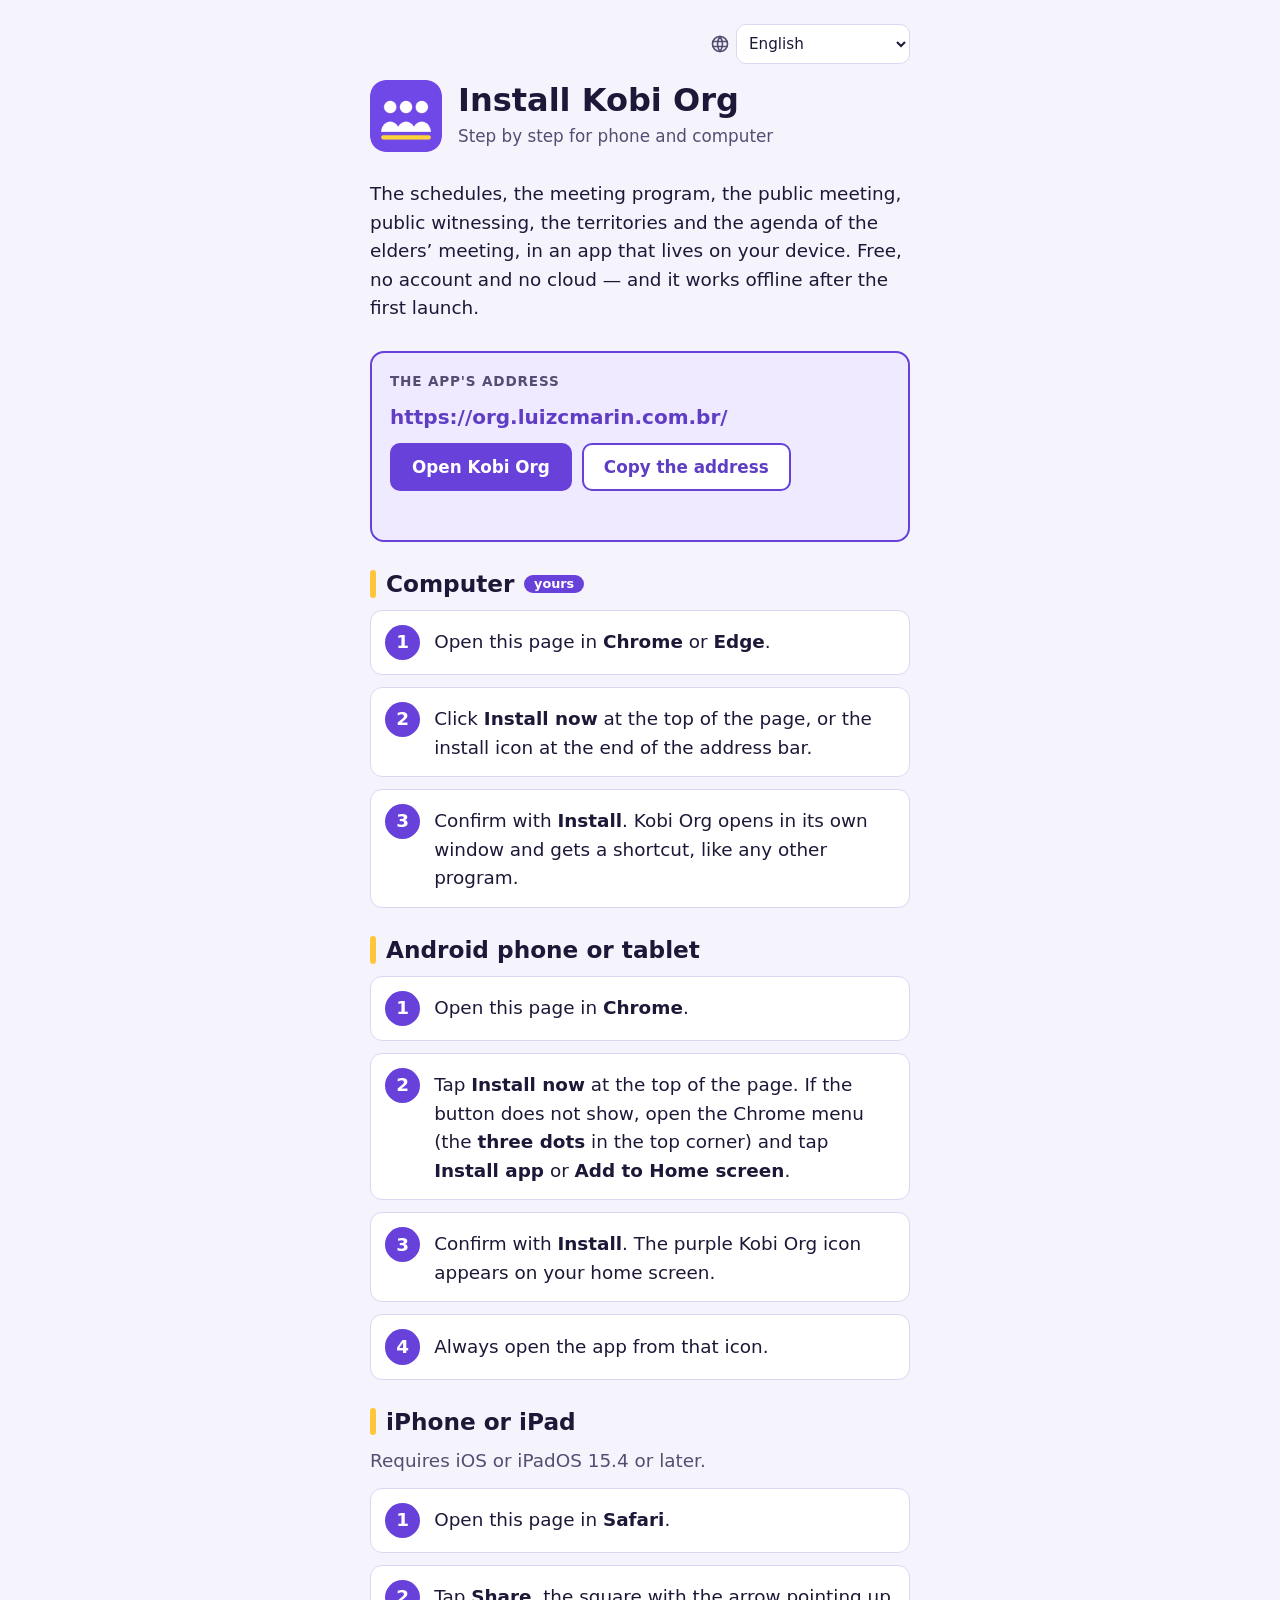
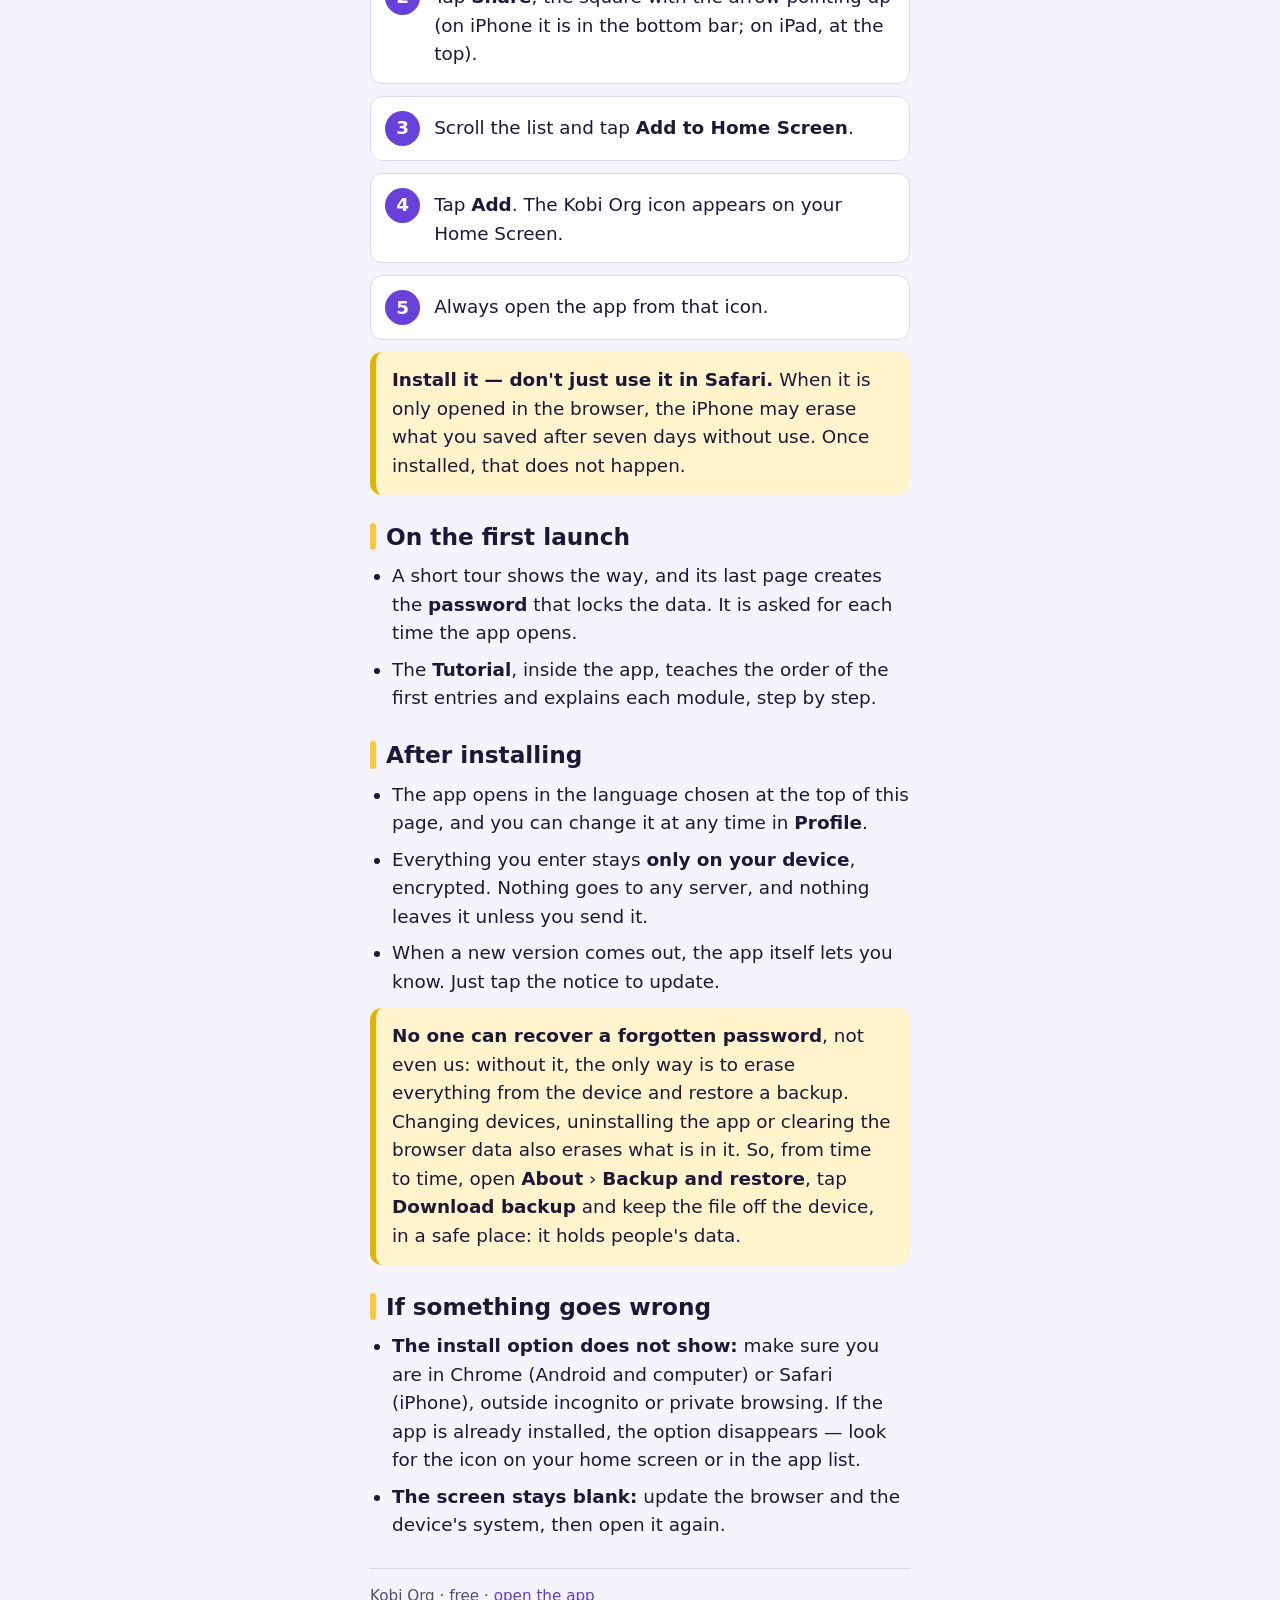
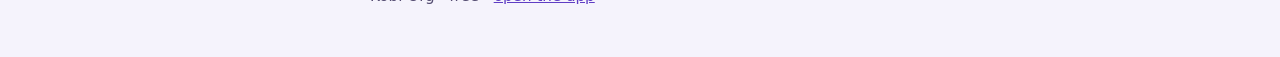
==== instalar.html @ 7018222d "Publica o Kobi Org" ====
<!doctype html>
<!--
    A página de instalação do Kobi Org: https://org.luizcmarin.com.br/instalar.html

    É o endereço para mandar a quem ainda não tem o app. Fica em `public/`, sai
    no build ao lado do `index.html` e entra no precache (o `globPatterns` leva
    todo `.html`): com o service worker no aparelho, a navegação até aqui é
    respondida pelo cache, e não pelo fallback do app.

    É a do Kobi Note (o folheto de passos de 08/10/2026), com o texto e a cor do
    Org. Ela não usa nada do pacote — nem o Kit, nem o dicionário —, para abrir
    inteira mesmo onde o app não abre (o navegador antigo que a pessoa vai
    trocar). A letra é a do sistema: a página não chama servidor de fonte nenhum.

    Os dez idiomas do app, num seletor no alto, como na do Note: o português está
    no HTML (é o que abre sem script), e os outros nove num dicionário no script
    do fim. A escolha se grava em `org_idioma`, a chave do app na mesma origem —
    o app instalado daqui já abre no idioma escolhido. O idioma também pode vir
    no hash (`instalar.html#en`), para mandar o endereço já na língua de quem o
    recebe.

    O `<link rel="manifest">` é o do app: com ele o Chrome oferece a instalação
    daqui mesmo (o `beforeinstallprompt`), e o botão "Instalar agora" aparece.
    Quem instala ganha o `start_url` do manifest, que é o app, e não esta
    página. O registro do service worker é o mesmo do app (mesmo arquivo, mesmo
    escopo): o app instalado daqui já abre sem internet.
  -->
<html lang="pt-BR">

<head>
  <meta charset="UTF-8" />
  <meta name="viewport" content="width=device-width, initial-scale=1.0, viewport-fit=cover" />
  <title>Instalar o Kobi Org</title>
  <meta
    name="description"
    content="Como instalar o Kobi Org no Android, no iPhone e no computador. Gratuito, sem conta e sem internet depois da primeira abertura."
  />
  <link rel="icon" href="./icons/kobi-org.svg" type="image/svg+xml" />
  <link rel="apple-touch-icon" href="./icons/kobi-org-apple-touch-icon.png" />
  <link rel="manifest" href="./manifest.webmanifest" />
  <meta name="theme-color" content="#7048e8" />
  <style>
    :root {
      color-scheme: light dark;
      --fundo: #f5f3fc;
      --superficie: #ffffff;
      --tinta: #1e1838;
      --tinta-suave: #554d72;
      --marca: #6741d9;
      --marca-forte: #5f3dc4;
      --marca-fundo: #efeaff;
      --sobre-marca: #ffffff;
      --destaque: #ffc53d;
      --borda: #ddd6f3;
      --alerta-fundo: #fff4cc;
      --alerta-borda: #e0b400;
      --letra: system-ui, -apple-system, 'Segoe UI', Roboto, 'Noto Sans', sans-serif;
    }

    @media (prefers-color-scheme: dark) {
      :root {
        --fundo: #13101f;
        --superficie: #1d1830;
        --tinta: #efecfb;
        --tinta-suave: #b5acd3;
        --marca: #9f86ff;
        --marca-forte: #c4b5ff;
        --marca-fundo: #241a40;
        --sobre-marca: #120b24;
        --borda: #352d52;
        --alerta-fundo: #3a3013;
        --alerta-borda: #c99f12;
      }
    }

    * {
      box-sizing: border-box;
    }

    body {
      margin: 0;
      background: var(--fundo);
      color: var(--tinta);
      font: 1.15rem/1.55 var(--letra);
      -webkit-text-size-adjust: 100%;
    }

    .folheto {
      max-width: 36rem;
      margin: 0 auto;
      padding: max(1.5rem, env(safe-area-inset-top)) 18px max(3rem, env(safe-area-inset-bottom));
      display: flex;
      flex-direction: column;
      gap: 28px;
    }

    .barra {
      display: flex;
      justify-content: flex-end;
      margin-bottom: -12px;
    }

    .idioma {
      display: inline-flex;
      align-items: center;
      gap: 0.4rem;
      color: var(--tinta-suave);
    }

    .idioma select {
      font: inherit;
      font-size: 0.95rem;
      color: var(--tinta);
      background: var(--superficie);
      border: 1px solid var(--borda);
      border-radius: 10px;
      min-height: 2.5rem;
      padding: 0.25rem 0.5rem;
    }

    .capa {
      display: flex;
      align-items: center;
      gap: 16px;
    }

    .capa img {
      width: 72px;
      height: 72px;
      flex: none;
      border-radius: 16px;
    }

    h1 {
      margin: 0;
      font-size: 2rem;
      font-weight: 800;
      line-height: 1.1;
      text-wrap: balance;
    }

    .capa p {
      margin: 4px 0 0;
      color: var(--tinta-suave);
      font-size: 1.05rem;
    }

    .intro {
      margin: 0;
    }

    .endereco {
      display: flex;
      flex-direction: column;
      gap: 10px;
      padding: 18px;
      border-radius: 14px;
      background: var(--marca-fundo);
      border: 2px solid var(--marca);
    }

    .endereco__rotulo {
      font-size: 0.85rem;
      font-weight: 600;
      letter-spacing: 0.06em;
      text-transform: uppercase;
      color: var(--tinta-suave);
    }

    .endereco__link {
      font-size: 1.25rem;
      font-weight: 800;
      color: var(--marca-forte);
      word-break: break-all;
      user-select: all;
      -webkit-user-select: all;
    }

    .endereco__acoes {
      display: flex;
      flex-wrap: wrap;
      gap: 10px;
    }

    .botao {
      display: inline-flex;
      align-items: center;
      justify-content: center;
      min-height: 48px;
      padding: 0 20px;
      border-radius: 10px;
      border: 2px solid var(--marca);
      background: var(--superficie);
      color: var(--marca-forte);
      font: 600 1.05rem var(--letra);
      text-decoration: none;
      cursor: pointer;
    }

    .botao--cheio {
      background: var(--marca);
      border-color: var(--marca);
      color: var(--sobre-marca);
    }

    .botao:focus-visible,
    .idioma select:focus-visible,
    a:focus-visible {
      outline: 3px solid var(--destaque);
      outline-offset: 3px;
    }

    .estado {
      margin: 0;
      font-size: 0.95rem;
      color: var(--tinta-suave);
      min-height: 1.4em;
    }

    section {
      display: flex;
      flex-direction: column;
      gap: 12px;
    }

    h2 {
      margin: 0;
      font-size: 1.45rem;
      font-weight: 800;
      line-height: 1.2;
      text-wrap: balance;
      display: flex;
      flex-wrap: wrap;
      align-items: center;
      gap: 10px;
    }

    h2::before {
      content: '';
      width: 6px;
      height: 1.2em;
      border-radius: 3px;
      background: var(--destaque);
      flex: none;
    }

    .seu {
      font-size: 0.8rem;
      font-weight: 600;
      padding: 0.1rem 0.6rem;
      border-radius: 999px;
      background: var(--marca);
      color: var(--sobre-marca);
    }

    .nota {
      margin: 0;
      color: var(--tinta-suave);
    }

    ol.passos {
      list-style: none;
      margin: 0;
      padding: 0;
      counter-reset: passo;
      display: flex;
      flex-direction: column;
      gap: 12px;
    }

    ol.passos li {
      counter-increment: passo;
      display: flex;
      gap: 14px;
      align-items: flex-start;
      padding: 14px;
      border-radius: 12px;
      background: var(--superficie);
      border: 1px solid var(--borda);
    }

    ol.passos li::before {
      content: counter(passo);
      flex: none;
      display: inline-flex;
      align-items: center;
      justify-content: center;
      width: 2.2rem;
      height: 2.2rem;
      border-radius: 50%;
      background: var(--marca);
      color: var(--sobre-marca);
      font-weight: 800;
      font-variant-numeric: tabular-nums;
    }

    ol.passos li > span {
      min-width: 0;
      padding-top: 0.2rem;
    }

    .alerta {
      margin: 0;
      padding: 14px 16px;
      border-radius: 12px;
      background: var(--alerta-fundo);
      border-inline-start: 6px solid var(--alerta-borda);
    }

    ul.lista {
      margin: 0;
      padding-inline-start: 1.2em;
      display: flex;
      flex-direction: column;
      gap: 8px;
    }

    a {
      color: var(--marca-forte);
    }

    .rodape {
      margin: 0;
      font-size: 0.95rem;
      color: var(--tinta-suave);
      border-top: 1px solid var(--borda);
      padding-top: 16px;
    }

    strong {
      font-weight: 800;
    }

    .visualmente-oculto {
      position: absolute;
      width: 1px;
      height: 1px;
      overflow: hidden;
      clip-path: inset(50%);
      white-space: nowrap;
    }

    [hidden] {
      display: none !important;
    }

    @media (prefers-reduced-motion: no-preference) {
      .botao {
        transition: background-color 120ms ease, color 120ms ease;
      }
    }
  </style>
</head>

<body>
  <main class="folheto">
    <div class="barra">
      <label class="idioma">
        <svg viewBox="0 0 24 24" width="20" height="20" aria-hidden="true" fill="none" stroke="currentColor" stroke-width="2" stroke-linecap="round" stroke-linejoin="round">
          <circle cx="12" cy="12" r="9" />
          <path d="M3.6 9h16.8M3.6 15h16.8M12 3a15 15 0 0 1 0 18M12 3a15 15 0 0 0 0 18" />
        </svg>
        <span class="visualmente-oculto" data-t="idioma">Idioma</span>
        <select id="idioma">
          <option value="pt-BR">Português (Brasil)</option>
          <option value="en">English</option>
          <option value="es-ES">Español (España)</option>
          <option value="pl">Polski</option>
          <option value="uk">Українська</option>
          <option value="ja">日本語</option>
          <option value="zh-CN">中文（简体）</option>
          <option value="ko">한국어</option>
          <option value="ar">العربية</option>
          <option value="ht">Kreyòl ayisyen</option>
        </select>
      </label>
    </div>

    <header class="capa">
      <img src="./icons/kobi-org-192.png" alt="" width="72" height="72" />
      <div>
        <h1 data-t="h1">Instale o Kobi Org</h1>
        <p data-t="sub">Passo a passo para o celular e o computador</p>
      </div>
    </header>

    <p class="intro" data-t="lema">
      As escalas, o programa das reuniões, a reunião pública, o testemunho público, os territórios e
      a pauta dos anciãos, num aplicativo que mora no seu aparelho. Gratuito, sem conta e sem nuvem —
      e funciona sem internet depois da primeira abertura.
    </p>

    <div class="endereco">
      <span class="endereco__rotulo" data-t="enderecoRotulo">O endereço do aplicativo</span>
      <span class="endereco__link" id="endereco">https://org.luizcmarin.com.br/</span>
      <div class="endereco__acoes">
        <button type="button" class="botao botao--cheio" id="instalar" data-t="instalar" hidden>
          Instalar agora
        </button>
        <a class="botao botao--cheio" id="abrir" href="./" data-t="abrir">Abrir o Kobi Org</a>
        <button type="button" class="botao" id="copiar" data-t="copiar">Copiar o endereço</button>
      </div>
      <p class="estado" id="estado" role="status"></p>
    </div>

    <section id="android" aria-labelledby="titulo-android">
      <h2 id="titulo-android">
        <span data-t="android">Celular ou tablet Android</span>
        <span class="seu" data-t="seu" hidden>o seu</span>
      </h2>
      <ol class="passos">
        <li><span data-t="and1">Abra esta página no <strong>Chrome</strong>.</span></li>
        <li>
          <span data-t="and2">
            Toque em <strong>Instalar agora</strong>, no alto da página. Se o botão não aparecer, abra
            o menu do Chrome (os <strong>três pontinhos</strong>, no canto de cima) e toque em
            <strong>Instalar app</strong> ou <strong>Adicionar à tela inicial</strong>.
          </span>
        </li>
        <li>
          <span data-t="and3">
            Confirme em <strong>Instalar</strong>. O ícone roxo do Kobi Org aparece na tela inicial.
          </span>
        </li>
        <li><span data-t="sempre">Abra o app sempre por esse ícone.</span></li>
      </ol>
    </section>

    <section id="ios" aria-labelledby="titulo-ios">
      <h2 id="titulo-ios">
        <span data-t="ios">iPhone ou iPad</span>
        <span class="seu" data-t="seu" hidden>o seu</span>
      </h2>
      <p class="nota" data-t="iosReq">Precisa do iOS ou iPadOS 15.4 ou mais novo.</p>
      <ol class="passos">
        <li><span data-t="ios1">Abra esta página no <strong>Safari</strong>.</span></li>
        <li>
          <span data-t="ios2">
            Toque em <strong>Compartilhar</strong>, o quadrado com a seta para cima (no iPhone fica na
            barra de baixo; no iPad, no alto).
          </span>
        </li>
        <li><span data-t="ios3">Role a lista e toque em <strong>Adicionar à Tela de Início</strong>.</span></li>
        <li>
          <span data-t="ios4">
            Toque em <strong>Adicionar</strong>. O ícone do Kobi Org aparece na Tela de Início.
          </span>
        </li>
        <li><span data-t="sempre">Abra o app sempre por esse ícone.</span></li>
      </ol>
      <p class="alerta" data-t="iosNota">
        <strong>Instale, não use só pelo Safari.</strong> Aberto só no navegador, o iPhone pode
        apagar o que você guardou depois de sete dias sem uso. Instalado, isso não acontece.
      </p>
    </section>

    <section id="computador" aria-labelledby="titulo-computador">
      <h2 id="titulo-computador">
        <span data-t="computador">Computador</span>
        <span class="seu" data-t="seu" hidden>o seu</span>
      </h2>
      <ol class="passos">
        <li><span data-t="pc1">Abra esta página no <strong>Chrome</strong> ou no <strong>Edge</strong>.</span></li>
        <li>
          <span data-t="pc2">
            Clique em <strong>Instalar agora</strong>, no alto da página, ou no ícone de instalar que
            aparece no fim da barra de endereço.
          </span>
        </li>
        <li>
          <span data-t="pc3">
            Confirme em <strong>Instalar</strong>. O Kobi Org abre na própria janela e ganha um
            atalho, como qualquer programa.
          </span>
        </li>
      </ol>
    </section>

    <section aria-labelledby="titulo-primeira">
      <h2 id="titulo-primeira"><span data-t="primeira">Na primeira abertura</span></h2>
      <ul class="lista">
        <li data-t="pri1">
          Uma apresentação curta mostra o caminho, e a última página dela cria a
          <strong>senha</strong> que tranca os dados. Ela é pedida a cada abertura.
        </li>
        <li data-t="pri2">
          O <strong>Tutorial</strong>, dentro do app, ensina a ordem do primeiro cadastro e explica
          cada módulo, passo a passo.
        </li>
      </ul>
    </section>

    <section aria-labelledby="titulo-depois">
      <h2 id="titulo-depois"><span data-t="depois">Depois de instalar</span></h2>
      <ul class="lista">
        <li data-t="dep1">
          O app abre no idioma escolhido aqui em cima, e ele se troca a qualquer hora em
          <strong>Perfil</strong>.
        </li>
        <li data-t="dep2">
          Tudo o que você cadastra fica <strong>só no seu aparelho</strong>, cifrado. Nada vai para
          servidor nenhum, e nada sai dele a não ser quando você manda.
        </li>
        <li data-t="dep3">
          Quando sair uma versão nova, o próprio app avisa. É só tocar no aviso para atualizar.
        </li>
      </ul>
      <p class="alerta" data-t="backup">
        <strong>Ninguém consegue recuperar uma senha esquecida</strong>, nem nós: sem ela, o único
        caminho é apagar tudo do aparelho e restaurar um backup. E trocar de aparelho, desinstalar o
        app ou limpar os dados do navegador também apaga o que está nele. Por isso, de tempos em
        tempos, abra <strong>Sobre</strong> › <strong>Backup e restauração</strong>, toque em
        <strong>Baixar backup</strong> e guarde o arquivo fora do aparelho, num lugar seguro: ele tem
        os dados das pessoas.
      </p>
    </section>

    <section aria-labelledby="titulo-problemas">
      <h2 id="titulo-problemas"><span data-t="problemas">Se não der certo</span></h2>
      <ul class="lista">
        <li data-t="prob1">
          <strong>Não aparece a opção de instalar:</strong> confira se está no Chrome (Android e
          computador) ou no Safari (iPhone), fora da aba anônima ou privada. Se o app já estiver
          instalado, a opção some — procure o ícone na tela inicial ou na lista de apps.
        </li>
        <li data-t="prob2">
          <strong>A tela fica em branco:</strong> atualize o navegador e o sistema do aparelho e abra
          de novo.
        </li>
      </ul>
    </section>

    <p class="rodape" data-t="rodape">Kobi Org · gratuito · <a href="./">abrir o app</a></p>
  </main>

  <script>
    (() => {
      /*
       * Os nove idiomas além do português, que é o do HTML (lido de volta do
       * DOM na abertura, e não repetido aqui). Os nomes do app — os módulos, o
       * Tutorial, o Sobre, o backup, a senha — são os dos dicionários de
       * `src/i18n/` (e do comum, `@kobi/idiomas`), no tratamento que o app usa
       * em cada língua; os do Chrome e do Safari, os que cada sistema mostra
       * naquela língua. O crioulo haitiano não tem Chrome nem iPhone em
       * crioulo: lá os rótulos do sistema vão em francês, como na página do
       * Note.
       */
      const T = {
        en: {
          titulo: "Install Kobi Org",
          idioma: "Language",
          h1: "Install Kobi Org",
          sub: "Step by step for phone and computer",
          lema: "The schedules, the meeting program, the public meeting, public witnessing, the territories and the agenda of the elders’ meeting, in an app that lives on your device. Free, no account and no cloud — and it works offline after the first launch.",
          enderecoRotulo: "The app's address",
          instalar: "Install now",
          abrir: "Open Kobi Org",
          copiar: "Copy the address",
          copiado: "Address copied. Now just paste it in the browser or in a message.",
          selecionado: "The address is selected: touch and hold to copy it.",
          android: "Android phone or tablet",
          ios: "iPhone or iPad",
          computador: "Computer",
          seu: "yours",
          and1: "Open this page in <strong>Chrome</strong>.",
          and2: "Tap <strong>Install now</strong> at the top of the page. If the button does not show, open the Chrome menu (the <strong>three dots</strong> in the top corner) and tap <strong>Install app</strong> or <strong>Add to Home screen</strong>.",
          and3: "Confirm with <strong>Install</strong>. The purple Kobi Org icon appears on your home screen.",
          sempre: "Always open the app from that icon.",
          ios1: "Open this page in <strong>Safari</strong>.",
          ios2: "Tap <strong>Share</strong>, the square with the arrow pointing up (on iPhone it is in the bottom bar; on iPad, at the top).",
          ios3: "Scroll the list and tap <strong>Add to Home Screen</strong>.",
          ios4: "Tap <strong>Add</strong>. The Kobi Org icon appears on your Home Screen.",
          iosNota: "<strong>Install it — don't just use it in Safari.</strong> When it is only opened in the browser, the iPhone may erase what you saved after seven days without use. Once installed, that does not happen.",
          iosReq: "Requires iOS or iPadOS 15.4 or later.",
          pc1: "Open this page in <strong>Chrome</strong> or <strong>Edge</strong>.",
          pc2: "Click <strong>Install now</strong> at the top of the page, or the install icon at the end of the address bar.",
          pc3: "Confirm with <strong>Install</strong>. Kobi Org opens in its own window and gets a shortcut, like any other program.",
          primeira: "On the first launch",
          pri1: "A short tour shows the way, and its last page creates the <strong>password</strong> that locks the data. It is asked for each time the app opens.",
          pri2: "The <strong>Tutorial</strong>, inside the app, teaches the order of the first entries and explains each module, step by step.",
          depois: "After installing",
          dep1: "The app opens in the language chosen at the top of this page, and you can change it at any time in <strong>Profile</strong>.",
          dep2: "Everything you enter stays <strong>only on your device</strong>, encrypted. Nothing goes to any server, and nothing leaves it unless you send it.",
          dep3: "When a new version comes out, the app itself lets you know. Just tap the notice to update.",
          backup: "<strong>No one can recover a forgotten password</strong>, not even us: without it, the only way is to erase everything from the device and restore a backup. Changing devices, uninstalling the app or clearing the browser data also erases what is in it. So, from time to time, open <strong>About</strong> › <strong>Backup and restore</strong>, tap <strong>Download backup</strong> and keep the file off the device, in a safe place: it holds people's data.",
          problemas: "If something goes wrong",
          prob1: "<strong>The install option does not show:</strong> make sure you are in Chrome (Android and computer) or Safari (iPhone), outside incognito or private browsing. If the app is already installed, the option disappears — look for the icon on your home screen or in the app list.",
          prob2: "<strong>The screen stays blank:</strong> update the browser and the device's system, then open it again.",
          rodape: "Kobi Org · free · <a href='./'>open the app</a>",
          jaInstalado: "Kobi Org is already installed on this device.",
          instalou: "Done: Kobi Org is installed. Open it from its icon.",
        },
        "es-ES": {
          titulo: "Instalar Kobi Org",
          idioma: "Idioma",
          h1: "Instala Kobi Org",
          sub: "Paso a paso para el móvil y el ordenador",
          lema: "Los turnos, el programa de las reuniones, la reunión pública, la predicación pública, los territorios y el orden del día de la reunión de ancianos, en una aplicación que vive en tu dispositivo. Gratis, sin cuenta y sin nube — y funciona sin internet después de la primera apertura.",
          enderecoRotulo: "La dirección de la aplicación",
          instalar: "Instalar ahora",
          abrir: "Abrir Kobi Org",
          copiar: "Copiar la dirección",
          copiado: "Dirección copiada. Ahora solo tienes que pegarla en el navegador o en un mensaje.",
          selecionado: "La dirección está seleccionada: mantén pulsado para copiarla.",
          android: "Móvil o tableta Android",
          ios: "iPhone o iPad",
          computador: "Ordenador",
          seu: "el tuyo",
          and1: "Abre esta página en <strong>Chrome</strong>.",
          and2: "Toca <strong>Instalar ahora</strong>, arriba de la página. Si el botón no aparece, abre el menú de Chrome (los <strong>tres puntos</strong>, en la esquina de arriba) y toca <strong>Instalar aplicación</strong> o <strong>Añadir a pantalla de inicio</strong>.",
          and3: "Confirma en <strong>Instalar</strong>. El icono morado de Kobi Org aparece en la pantalla de inicio.",
          sempre: "Abre siempre la aplicación desde ese icono.",
          ios1: "Abre esta página en <strong>Safari</strong>.",
          ios2: "Toca <strong>Compartir</strong>, el cuadrado con la flecha hacia arriba (en el iPhone está en la barra de abajo; en el iPad, arriba).",
          ios3: "Desplaza la lista y toca <strong>Añadir a la pantalla de inicio</strong>.",
          ios4: "Toca <strong>Añadir</strong>. El icono de Kobi Org aparece en la pantalla de inicio.",
          iosNota: "<strong>Instálala, no la uses solo en Safari.</strong> Si solo se abre en el navegador, el iPhone puede borrar lo que guardaste tras siete días sin uso. Instalada, eso no ocurre.",
          iosReq: "Necesita iOS o iPadOS 15.4 o posterior.",
          pc1: "Abre esta página en <strong>Chrome</strong> o en <strong>Edge</strong>.",
          pc2: "Haz clic en <strong>Instalar ahora</strong>, arriba de la página, o en el icono de instalar que aparece al final de la barra de direcciones.",
          pc3: "Confirma en <strong>Instalar</strong>. Kobi Org se abre en su propia ventana y gana un acceso directo, como cualquier programa.",
          primeira: "En la primera apertura",
          pri1: "Una presentación corta muestra el camino, y su última página crea la <strong>contraseña</strong> que cierra los datos. Se pide cada vez que se abre la aplicación.",
          pri2: "El <strong>Tutorial</strong>, dentro de la aplicación, enseña el orden del primer registro y explica cada módulo, paso a paso.",
          depois: "Después de instalar",
          dep1: "La aplicación se abre en el idioma elegido arriba, y puedes cambiarlo cuando quieras en <strong>Perfil</strong>.",
          dep2: "Todo lo que registras se queda <strong>solo en tu dispositivo</strong>, cifrado. Nada va a ningún servidor, y nada sale de él salvo cuando tú lo envías.",
          dep3: "Cuando salga una versión nueva, la propia aplicación te avisa. Basta con tocar el aviso para actualizar.",
          backup: "<strong>Nadie puede recuperar una contraseña olvidada</strong>, ni siquiera nosotros: sin ella, el único camino es borrar todo del dispositivo y restaurar una copia de seguridad. Además, cambiar de dispositivo, desinstalar la aplicación o borrar los datos del navegador elimina lo que hay en ella. Por eso, de vez en cuando, abre <strong>Acerca de</strong> › <strong>Copia de seguridad y restauración</strong>, toca <strong>Descargar copia</strong> y guarda el archivo fuera del dispositivo, en un lugar seguro: contiene los datos de las personas.",
          problemas: "Si algo sale mal",
          prob1: "<strong>No aparece la opción de instalar:</strong> comprueba que estás en Chrome (Android y ordenador) o en Safari (iPhone), fuera de la navegación de incógnito o privada. Si la aplicación ya está instalada, la opción desaparece — busca el icono en la pantalla de inicio o en la lista de aplicaciones.",
          prob2: "<strong>La pantalla se queda en blanco:</strong> actualiza el navegador y el sistema del dispositivo y vuelve a abrirla.",
          rodape: "Kobi Org · gratis · <a href='./'>abrir la aplicación</a>",
          jaInstalado: "Kobi Org ya está instalado en este dispositivo.",
          instalou: "Listo: Kobi Org se ha instalado. Ábrelo desde su icono.",
        },
        pl: {
          titulo: "Zainstaluj Kobi Org",
          idioma: "Język",
          h1: "Zainstaluj Kobi Org",
          sub: "Krok po kroku na telefon i komputer",
          lema: "Grafiki, program zebrań, zebranie publiczne, świadczenie publiczne, tereny i plan spotkania grona starszych — w aplikacji, która mieszka na twoim urządzeniu. Za darmo, bez konta i bez chmury, a po pierwszym uruchomieniu działa bez internetu.",
          enderecoRotulo: "Adres aplikacji",
          instalar: "Zainstaluj teraz",
          abrir: "Otwórz Kobi Org",
          copiar: "Skopiuj adres",
          copiado: "Adres skopiowany. Teraz wystarczy wkleić go w przeglądarce albo w wiadomości.",
          selecionado: "Adres jest zaznaczony: dotknij i przytrzymaj, żeby go skopiować.",
          android: "Telefon lub tablet z Androidem",
          ios: "iPhone lub iPad",
          computador: "Komputer",
          seu: "twoje",
          and1: "Otwórz tę stronę w <strong>Chrome</strong>.",
          and2: "Dotknij <strong>Zainstaluj teraz</strong> u góry strony. Jeśli przycisk się nie pojawi, otwórz menu Chrome (<strong>trzy kropki</strong> w górnym rogu) i dotknij <strong>Zainstaluj aplikację</strong> lub <strong>Dodaj do ekranu głównego</strong>.",
          and3: "Potwierdź przyciskiem <strong>Zainstaluj</strong>. Fioletowa ikona Kobi Org pojawi się na ekranie głównym.",
          sempre: "Zawsze otwieraj aplikację z tej ikony.",
          ios1: "Otwórz tę stronę w <strong>Safari</strong>.",
          ios2: "Dotknij <strong>Udostępnij</strong> — kwadratu ze strzałką w górę (na iPhonie jest na dolnym pasku, na iPadzie u góry).",
          ios3: "Przewiń listę i dotknij <strong>Do ekranu początkowego</strong>.",
          ios4: "Dotknij <strong>Dodaj</strong>. Ikona Kobi Org pojawi się na ekranie początkowym.",
          iosNota: "<strong>Zainstaluj ją, nie używaj tylko w Safari.</strong> Otwierana wyłącznie w przeglądarce może stracić zapisane dane: iPhone usuwa je po siedmiu dniach nieużywania. Po instalacji tak się nie dzieje.",
          iosReq: "Wymaga iOS lub iPadOS 15.4 albo nowszego.",
          pc1: "Otwórz tę stronę w <strong>Chrome</strong> lub w <strong>Edge</strong>.",
          pc2: "Kliknij <strong>Zainstaluj teraz</strong> u góry strony albo ikonę instalacji na końcu paska adresu.",
          pc3: "Potwierdź przyciskiem <strong>Zainstaluj</strong>. Kobi Org otworzy się we własnym oknie i dostanie skrót, jak każdy program.",
          primeira: "Przy pierwszym uruchomieniu",
          pri1: "Krótka prezentacja pokaże drogę, a na jej ostatniej stronie utworzysz <strong>hasło</strong>, które zamyka dane. Jest wymagane przy każdym otwarciu.",
          pri2: "<strong>Samouczek</strong> w aplikacji pokazuje, w jakiej kolejności wprowadzić pierwsze dane, i objaśnia każdy moduł krok po kroku.",
          depois: "Po instalacji",
          dep1: "Aplikacja otworzy się w języku wybranym u góry tej strony; zmienisz go w każdej chwili w <strong>Profilu</strong>.",
          dep2: "Wszystko, co wprowadzisz, zostaje <strong>tylko na twoim urządzeniu</strong>, zaszyfrowane. Nic nie trafia na żaden serwer i nic stąd nie wychodzi, chyba że sam to wyślesz.",
          dep3: "Gdy wyjdzie nowa wersja, aplikacja sama o tym powie. Wystarczy dotknąć powiadomienia, aby ją zaktualizować.",
          backup: "<strong>Nikt nie odzyska zapomnianego hasła</strong>, nawet my: bez niego jedyną drogą jest usunięcie wszystkiego z urządzenia i przywrócenie kopii zapasowej. Zmiana urządzenia, odinstalowanie aplikacji lub wyczyszczenie danych przeglądarki także usuwa to, co w niej jest. Dlatego co jakiś czas otwórz <strong>O aplikacji</strong> › <strong>Kopia zapasowa i przywracanie</strong>, dotknij <strong>Pobierz kopię</strong> i przechowuj plik poza urządzeniem, w bezpiecznym miejscu: zawiera dane innych osób.",
          problemas: "Jeśli coś nie działa",
          prob1: "<strong>Nie widać opcji instalacji:</strong> sprawdź, czy używasz Chrome (Android i komputer) albo Safari (iPhone) i nie jesteś w trybie incognito ani prywatnym. Jeśli aplikacja jest już zainstalowana, opcja znika — poszukaj ikony na ekranie głównym lub na liście aplikacji.",
          prob2: "<strong>Ekran pozostaje pusty:</strong> zaktualizuj przeglądarkę i system urządzenia, a potem otwórz ją ponownie.",
          rodape: "Kobi Org · za darmo · <a href='./'>otwórz aplikację</a>",
          jaInstalado: "Kobi Org jest już zainstalowany na tym urządzeniu.",
          instalou: "Gotowe: Kobi Org został zainstalowany. Otwórz go z jego ikony.",
        },
        uk: {
          titulo: "Встановити Kobi Org",
          idioma: "Мова",
          h1: "Встанови Kobi Org",
          sub: "Покрокова інструкція для телефона й комп'ютера",
          lema: "Графіки, програма зібрань, публічна промова, служіння в громадських місцях, території та план зустрічі ради старійшин — у застосунку, що живе на твоєму пристрої. Безкоштовно, без облікового запису й без хмари, і після першого запуску працює без інтернету.",
          enderecoRotulo: "Адреса застосунку",
          instalar: "Встановити зараз",
          abrir: "Відкрити Kobi Org",
          copiar: "Скопіювати адресу",
          copiado: "Адресу скопійовано. Тепер просто встав її в браузер або в повідомлення.",
          selecionado: "Адресу виділено: торкнися й утримуй, щоб скопіювати.",
          android: "Телефон або планшет Android",
          ios: "iPhone або iPad",
          computador: "Комп'ютер",
          seu: "твій",
          and1: "Відкрий цю сторінку в <strong>Chrome</strong>.",
          and2: "Торкнися <strong>Встановити зараз</strong> угорі сторінки. Якщо кнопки немає, відкрий меню Chrome (<strong>три крапки</strong> у верхньому куті) і торкнися <strong>Установити додаток</strong> або <strong>Додати на головний екран</strong>.",
          and3: "Підтверди кнопкою <strong>Установити</strong>. Фіолетовий значок Kobi Org з'явиться на головному екрані.",
          sempre: "Завжди відкривай застосунок через цей значок.",
          ios1: "Відкрий цю сторінку в <strong>Safari</strong>.",
          ios2: "Торкнися <strong>Поширити</strong> — квадрата зі стрілкою вгору (на iPhone він на нижній панелі, на iPad — угорі).",
          ios3: "Прогорни список і торкнися <strong>На Початковий екран</strong>.",
          ios4: "Торкнися <strong>Додати</strong>. Значок Kobi Org з'явиться на Початковому екрані.",
          iosNota: "<strong>Встанови, а не користуйся лише в Safari.</strong> Якщо відкривати тільки в браузері, iPhone може стерти збережене після семи днів без використання. Після встановлення цього не стається.",
          iosReq: "Потрібна iOS або iPadOS 15.4 чи новіша.",
          pc1: "Відкрий цю сторінку в <strong>Chrome</strong> або <strong>Edge</strong>.",
          pc2: "Натисни <strong>Встановити зараз</strong> угорі сторінки або значок встановлення в кінці адресного рядка.",
          pc3: "Підтверди кнопкою <strong>Установити</strong>. Kobi Org відкриється у власному вікні й отримає ярлик, як будь-яка програма.",
          primeira: "Під час першого запуску",
          pri1: "Коротка презентація покаже шлях, а на її останній сторінці ти створиш <strong>пароль</strong>, що замикає дані. Його потрібно вводити під час кожного відкриття.",
          pri2: "<strong>Посібник</strong> у застосунку показує, у якому порядку вносити перші дані, і пояснює кожен модуль крок за кроком.",
          depois: "Після встановлення",
          dep1: "Застосунок відкриється мовою, вибраною вгорі цієї сторінки; змінити її можна будь-коли в <strong>Профілі</strong>.",
          dep2: "Усе, що ти вносиш, залишається <strong>лише на твоєму пристрої</strong>, у зашифрованому вигляді. Ніщо не надходить на жоден сервер і ніщо звідси не виходить, поки ти сам не надішлеш.",
          dep3: "Коли вийде нова версія, застосунок сам повідомить. Досить торкнутися сповіщення, щоб оновити.",
          backup: "<strong>Ніхто не може відновити забутий пароль</strong>, навіть ми: без нього єдиний шлях — стерти все з пристрою й відновити резервну копію. Зміна пристрою, видалення застосунку чи очищення даних браузера теж стирає те, що в ньому є. Тож час від часу відкривай <strong>Про застосунок</strong> › <strong>Резервна копія і відновлення</strong>, торкнися <strong>Завантажити копію</strong> і зберігай файл поза пристроєм, у надійному місці: у ньому дані людей.",
          problemas: "Якщо щось не так",
          prob1: "<strong>Немає варіанта встановлення:</strong> перевір, що ти в Chrome (Android і комп'ютер) або Safari (iPhone) і не в режимі анонімного чи приватного перегляду. Якщо застосунок уже встановлено, варіант зникає — пошукай значок на головному екрані або в списку застосунків.",
          prob2: "<strong>Екран залишається порожнім:</strong> онови браузер і систему пристрою та відкрий знову.",
          rodape: "Kobi Org · безкоштовно · <a href='./'>відкрити застосунок</a>",
          jaInstalado: "Kobi Org уже встановлено на цьому пристрої.",
          instalou: "Готово: Kobi Org встановлено. Відкривай його через значок.",
        },
        ja: {
          titulo: "Kobi Org をインストール",
          idioma: "言語",
          h1: "Kobi Org をインストール",
          sub: "スマートフォンとパソコンでの手順",
          lema: "当番表、集会のプログラム、公開講演、公共エリア伝道、区域、長老団の話し合いの予定表。すべてをあなたの端末の中に置くアプリです。無料で、アカウントもクラウドも不要。最初に開いた後はインターネットなしで使えます。",
          enderecoRotulo: "アプリのアドレス",
          instalar: "今すぐインストール",
          abrir: "Kobi Org を開く",
          copiar: "アドレスをコピー",
          copiado: "アドレスをコピーしました。ブラウザーやメッセージに貼り付けてください。",
          selecionado: "アドレスを選択しました。長押ししてコピーしてください。",
          android: "Android のスマートフォン・タブレット",
          ios: "iPhone・iPad",
          computador: "パソコン",
          seu: "お使いの端末",
          and1: "このページを <strong>Chrome</strong> で開きます。",
          and2: "ページ上部の<strong>今すぐインストール</strong>をタップします。ボタンが出ない場合は、Chrome のメニュー（右上の<strong>縦の三点</strong>）を開き、<strong>アプリをインストール</strong>または<strong>ホーム画面に追加</strong>をタップします。",
          and3: "<strong>インストール</strong>で確定します。ホーム画面に紫の Kobi Org のアイコンが現れます。",
          sempre: "アプリは必ずこのアイコンから開いてください。",
          ios1: "このページを <strong>Safari</strong> で開きます。",
          ios2: "<strong>共有</strong>ボタン（上向き矢印の付いた四角）をタップします。iPhone では下のバー、iPad では上にあります。",
          ios3: "一覧をスクロールして<strong>ホーム画面に追加</strong>をタップします。",
          ios4: "<strong>追加</strong>をタップします。ホーム画面に Kobi Org のアイコンが現れます。",
          iosNota: "<strong>Safari で開くだけでなく、インストールしてください。</strong>ブラウザで開くだけだと、7 日間使わなかった場合に iPhone が保存内容を消すことがあります。インストールすれば、そうはなりません。",
          iosReq: "iOS / iPadOS 15.4 以降が必要です。",
          pc1: "このページを <strong>Chrome</strong> または <strong>Edge</strong> で開きます。",
          pc2: "ページ上部の<strong>今すぐインストール</strong>か、アドレスバーの右端に出るインストールのアイコンをクリックします。",
          pc3: "<strong>インストール</strong>で確定します。Kobi Org が専用のウィンドウで開き、ほかのプログラムと同じようにショートカットができます。",
          primeira: "最初に開いたとき",
          pri1: "短い紹介が道案内をし、その最後のページで、データに鍵を掛ける<strong>パスワード</strong>を作ります。パスワードは開くたびに求められます。",
          pri2: "アプリ内の<strong>使い方</strong>が、最初に登録する順番を教え、各モジュールを一つずつ説明します。",
          depois: "インストールの後で",
          dep1: "アプリはこのページの上で選んだ言語で開きます。言語はいつでも<strong>プロフィール</strong>で変えられます。",
          dep2: "登録したものはすべて暗号化され、<strong>あなたの端末の中だけ</strong>に残ります。どのサーバーにも送られず、あなたが送らない限り外に出ることはありません。",
          dep3: "新しいバージョンが出ると、アプリが知らせます。お知らせをタップすれば更新されます。",
          backup: "<strong>忘れたパスワードは誰にも取り戻せません。</strong>私たちにもできません。パスワードがなければ、端末からすべてを消去してバックアップを復元するしかありません。また、端末の買い替え、アプリの削除、ブラウザのデータ消去でも中身は消えます。ですから、ときどき<strong>このアプリについて</strong> › <strong>バックアップと復元</strong>を開き、<strong>バックアップをダウンロード</strong>をタップして、ファイルを端末の外の安全な場所に保管してください。ファイルにはほかの人の情報が入っています。",
          problemas: "うまくいかないときは",
          prob1: "<strong>インストールの項目が出ない：</strong>Chrome（Android とパソコン）または Safari（iPhone）で、シークレットやプライベートのタブ以外で開いているか確かめてください。すでにインストール済みなら項目は出ません。ホーム画面やアプリ一覧でアイコンを探してください。",
          prob2: "<strong>画面が真っ白のまま：</strong>ブラウザと端末のシステムを更新してから、もう一度開いてください。",
          rodape: "Kobi Org · 無料 · <a href='./'>アプリを開く</a>",
          jaInstalado: "Kobi Org はこの端末にインストール済みです。",
          instalou: "完了：Kobi Org がインストールされました。アイコンから開いてください。",
        },
        "zh-CN": {
          titulo: "安装 Kobi Org",
          idioma: "语言",
          h1: "安装 Kobi Org",
          sub: "手机和电脑的安装步骤",
          lema: "值班表、聚会节目、公众演讲、公众场所见证、地区和长老会议的议程，都在一个存放于你设备上的应用里。免费，无需账号，没有云端——首次打开后无需联网也能使用。",
          enderecoRotulo: "应用地址",
          instalar: "立即安装",
          abrir: "打开 Kobi Org",
          copiar: "复制地址",
          copiado: "地址已复制。粘贴到浏览器或消息里即可。",
          selecionado: "地址已选中：长按即可复制。",
          android: "Android 手机或平板",
          ios: "iPhone 或 iPad",
          computador: "电脑",
          seu: "你的设备",
          and1: "用 <strong>Chrome</strong> 打开本页。",
          and2: "点按页面顶部的<strong>立即安装</strong>。如果没有出现按钮，打开 Chrome 菜单（右上角的<strong>三个点</strong>），点按<strong>安装应用</strong>或<strong>添加到主屏幕</strong>。",
          and3: "点按<strong>安装</strong>确认。紫色的 Kobi Org 图标会出现在主屏幕上。",
          sempre: "以后请始终从这个图标打开应用。",
          ios1: "用 <strong>Safari</strong> 打开本页。",
          ios2: "点按<strong>共享</strong>，即带向上箭头的方框（iPhone 在底部栏，iPad 在顶部）。",
          ios3: "滚动列表，点按<strong>添加到主屏幕</strong>。",
          ios4: "点按<strong>添加</strong>。Kobi Org 图标会出现在主屏幕上。",
          iosNota: "<strong>请安装，不要只在 Safari 里使用。</strong>如果只在浏览器中打开，连续七天不用时 iPhone 可能会删除你保存的内容。安装后就不会这样。",
          iosReq: "需要 iOS 或 iPadOS 15.4 或更高版本。",
          pc1: "用 <strong>Chrome</strong> 或 <strong>Edge</strong> 打开本页。",
          pc2: "点击页面顶部的<strong>立即安装</strong>，或地址栏末端出现的安装图标。",
          pc3: "点击<strong>安装</strong>确认。Kobi Org 会在独立窗口中打开，并像其他程序一样有快捷方式。",
          primeira: "首次打开时",
          pri1: "简短的介绍会带你上路，它的最后一页会创建锁住数据的<strong>密码</strong>。每次打开应用都需要输入密码。",
          pri2: "应用里的<strong>使用教程</strong>会教你第一次录入资料的顺序，并一步一步讲解每个模块。",
          depois: "安装之后",
          dep1: "应用会以本页顶部选择的语言打开，之后随时可以在<strong>个人资料</strong>中更改。",
          dep2: "你录入的一切都经过加密，<strong>只保存在你的设备上</strong>，不会发送到任何服务器；除非你自己发送，否则什么都不会离开设备。",
          dep3: "有新版本时，应用会自己提醒你。点按提示即可更新。",
          backup: "<strong>忘记的密码谁也找不回来</strong>，连我们也不行：没有密码，唯一的办法就是删除设备上的一切，再恢复备份。更换设备、卸载应用或清除浏览器数据，也会删除其中的内容。所以请不时打开<strong>关于</strong> › <strong>备份和恢复</strong>，点按<strong>下载备份</strong>，把文件保存在设备之外的安全地方：里面有别人的资料。",
          problemas: "如果遇到问题",
          prob1: "<strong>没有安装选项：</strong>请确认你使用的是 Chrome（Android 和电脑）或 Safari（iPhone），而且不在无痕或隐私浏览模式下。如果应用已经安装，选项就会消失——请在主屏幕或应用列表中找它的图标。",
          prob2: "<strong>屏幕一直空白：</strong>请更新浏览器和设备系统，然后重新打开。",
          rodape: "Kobi Org · 免费 · <a href='./'>打开应用</a>",
          jaInstalado: "此设备上已安装 Kobi Org。",
          instalou: "完成：Kobi Org 已安装。请从它的图标打开。",
        },
        ko: {
          titulo: "Kobi Org 설치",
          idioma: "언어",
          h1: "Kobi Org 설치하기",
          sub: "휴대전화와 컴퓨터에서 설치하는 방법",
          lema: "당번표, 집회 프로그램, 공개 강연, 공개 증거, 구역, 장로 모임의 협의 사항을 기기 안에 머무는 앱 하나로. 무료이고 계정도 클라우드도 없으며, 처음 연 뒤에는 인터넷 없이도 작동합니다.",
          enderecoRotulo: "앱 주소",
          instalar: "지금 설치",
          abrir: "Kobi Org 열기",
          copiar: "주소 복사",
          copiado: "주소를 복사했습니다. 브라우저나 메시지에 붙여 넣으십시오.",
          selecionado: "주소가 선택되었습니다. 길게 눌러 복사하십시오.",
          android: "Android 휴대전화 또는 태블릿",
          ios: "iPhone 또는 iPad",
          computador: "컴퓨터",
          seu: "내 기기",
          and1: "이 페이지를 <strong>Chrome</strong>에서 엽니다.",
          and2: "페이지 위쪽의 <strong>지금 설치</strong>를 누릅니다. 버튼이 보이지 않으면 Chrome 메뉴(위쪽 모서리의 <strong>점 세 개</strong>)를 열고 <strong>앱 설치</strong> 또는 <strong>홈 화면에 추가</strong>를 누릅니다.",
          and3: "<strong>설치</strong>를 눌러 확인합니다. 홈 화면에 보라색 Kobi Org 아이콘이 나타납니다.",
          sempre: "앱은 언제나 이 아이콘으로 여십시오.",
          ios1: "이 페이지를 <strong>Safari</strong>에서 엽니다.",
          ios2: "<strong>공유</strong>(위쪽 화살표가 있는 네모)를 누릅니다. iPhone은 아래쪽 막대, iPad는 위쪽에 있습니다.",
          ios3: "목록을 내려 <strong>홈 화면에 추가</strong>를 누릅니다.",
          ios4: "<strong>추가</strong>를 누릅니다. 홈 화면에 Kobi Org 아이콘이 나타납니다.",
          iosNota: "<strong>Safari에서만 쓰지 말고 설치하십시오.</strong> 브라우저에서만 열면, 7일 동안 사용하지 않았을 때 iPhone이 저장한 내용을 지울 수 있습니다. 설치하면 그런 일이 없습니다.",
          iosReq: "iOS 또는 iPadOS 15.4 이상이 필요합니다.",
          pc1: "이 페이지를 <strong>Chrome</strong> 또는 <strong>Edge</strong>에서 엽니다.",
          pc2: "페이지 위쪽의 <strong>지금 설치</strong>나, 주소 표시줄 끝에 나타나는 설치 아이콘을 클릭합니다.",
          pc3: "<strong>설치</strong>를 눌러 확인합니다. Kobi Org가 자체 창에서 열리고, 다른 프로그램처럼 바로가기가 생깁니다.",
          primeira: "처음 열 때",
          pri1: "짧은 소개가 길을 안내하며, 그 마지막 페이지에서 데이터를 잠그는 <strong>비밀번호</strong>를 만듭니다. 비밀번호는 열 때마다 입력해야 합니다.",
          pri2: "앱 안의 <strong>사용 안내</strong>가 처음 등록하는 순서를 알려 주고, 각 모듈을 단계별로 설명합니다.",
          depois: "설치한 뒤에는",
          dep1: "앱은 이 페이지 위에서 고른 언어로 열리며, 언어는 언제든 <strong>프로필</strong>에서 바꿀 수 있습니다.",
          dep2: "등록한 모든 내용은 암호화되어 <strong>내 기기에만</strong> 남습니다. 어떤 서버로도 가지 않으며, 직접 보내지 않는 한 아무것도 나가지 않습니다.",
          dep3: "새 버전이 나오면 앱이 직접 알려 줍니다. 알림을 누르면 업데이트됩니다.",
          backup: "<strong>잊어버린 비밀번호는 누구도 되찾을 수 없습니다.</strong> 저희도 마찬가지입니다. 비밀번호가 없으면 기기에서 모든 것을 지우고 백업을 복원하는 방법밖에 없습니다. 또한 기기를 바꾸거나 앱을 삭제하거나 브라우저 데이터를 지워도 그 안의 내용이 사라집니다. 그러므로 가끔 <strong>정보</strong> › <strong>백업 및 복원</strong>을 열고 <strong>백업 내려받기</strong>를 누른 뒤, 파일을 기기 밖의 안전한 곳에 보관하십시오. 파일에는 다른 사람들의 정보가 들어 있습니다.",
          problemas: "잘 안 될 때",
          prob1: "<strong>설치 항목이 보이지 않을 때:</strong> Chrome(Android, 컴퓨터) 또는 Safari(iPhone)를 쓰고 있는지, 시크릿·개인 정보 보호 모드가 아닌지 확인하십시오. 이미 설치되어 있으면 항목이 사라집니다. 홈 화면이나 앱 목록에서 아이콘을 찾아보십시오.",
          prob2: "<strong>화면이 하얗게만 보일 때:</strong> 브라우저와 기기 시스템을 업데이트한 뒤 다시 여십시오.",
          rodape: "Kobi Org · 무료 · <a href='./'>앱 열기</a>",
          jaInstalado: "이 기기에는 Kobi Org가 이미 설치되어 있습니다.",
          instalou: "완료: Kobi Org가 설치되었습니다. 아이콘으로 여십시오.",
        },
        ar: {
          titulo: "تثبيت Kobi Org",
          idioma: "اللغة",
          h1: "ثبّت Kobi Org",
          sub: "خطوة بخطوة للهاتف والحاسوب",
          lema: "جداول المناوبة وبرنامج الاجتماعات والخطاب العام والخدمة العلنية والمقاطعات وجدول أعمال اجتماع الشيوخ، في تطبيق يعيش على جهازك. مجاني، بلا حساب وبلا سحابة — ويعمل دون إنترنت بعد الفتح الأول.",
          enderecoRotulo: "عنوان التطبيق",
          instalar: "ثبّت الآن",
          abrir: "افتح Kobi Org",
          copiar: "انسخ العنوان",
          copiado: "نُسخ العنوان. ألصقه الآن في المتصفح أو في رسالة.",
          selecionado: "العنوان محدَّد: المس مطوّلًا لنسخه.",
          android: "هاتف أو جهاز لوحي بنظام Android",
          ios: "iPhone أو iPad",
          computador: "الحاسوب",
          seu: "جهازك",
          and1: "افتح هذه الصفحة في <strong>Chrome</strong>.",
          and2: "المس <strong>ثبّت الآن</strong> في أعلى الصفحة. إن لم يظهر الزر، افتح قائمة Chrome (<strong>النقاط الثلاث</strong> في الزاوية العليا) والمس <strong>تثبيت التطبيق</strong> أو <strong>إضافة إلى الشاشة الرئيسية</strong>.",
          and3: "أكّد بلمس <strong>تثبيت</strong>. تظهر أيقونة Kobi Org البنفسجية على الشاشة الرئيسية.",
          sempre: "افتح التطبيق دائمًا من هذه الأيقونة.",
          ios1: "افتح هذه الصفحة في <strong>Safari</strong>.",
          ios2: "المس <strong>مشاركة</strong>، أي المربع الذي يخرج منه سهم إلى الأعلى (في iPhone يكون في الشريط السفلي، وفي iPad في الأعلى).",
          ios3: "مرّر القائمة والمس <strong>إضافة إلى الشاشة الرئيسية</strong>.",
          ios4: "المس <strong>إضافة</strong>. تظهر أيقونة Kobi Org على الشاشة الرئيسية.",
          iosNota: "<strong>ثبّته، ولا تكتفِ باستخدامه في Safari.</strong> إذا فُتح في المتصفح فقط، فقد يمحو iPhone ما حفظته بعد سبعة أيام دون استخدام. بعد التثبيت لا يحدث ذلك.",
          iosReq: "يتطلب iOS أو iPadOS 15.4 أو أحدث.",
          pc1: "افتح هذه الصفحة في <strong>Chrome</strong> أو <strong>Edge</strong>.",
          pc2: "انقر <strong>ثبّت الآن</strong> في أعلى الصفحة، أو أيقونة التثبيت التي تظهر في طرف شريط العنوان.",
          pc3: "أكّد بالنقر على <strong>تثبيت</strong>. يفتح Kobi Org في نافذته الخاصة ويحصل على اختصار مثل أي برنامج.",
          primeira: "في الفتح الأول",
          pri1: "يرشدك عرض قصير، وفي صفحته الأخيرة تُنشئ <strong>كلمة السر</strong> التي تقفل البيانات. وهي تُطلب في كل فتح.",
          pri2: "<strong>دليل الاستخدام</strong> داخل التطبيق يعلّمك ترتيب الإدخال الأول ويشرح كل وحدة خطوة بخطوة.",
          depois: "بعد التثبيت",
          dep1: "يفتح التطبيق باللغة المختارة في أعلى هذه الصفحة، ويمكنك تغييرها متى شئت من <strong>الملف الشخصي</strong>.",
          dep2: "كل ما تُدخله يبقى <strong>على جهازك وحده</strong>، مشفّرًا. لا يذهب شيء إلى أي خادم، ولا يخرج منه شيء ما لم ترسله أنت.",
          dep3: "عند صدور إصدار جديد ينبّهك التطبيق بنفسه. يكفي أن تلمس التنبيه للتحديث.",
          backup: "<strong>لا أحد يستطيع استرجاع كلمة سر منسية</strong>، ولا حتى نحن: بدونها لا سبيل إلا محو كل شيء من الجهاز واستعادة نسخة احتياطية. كما أن تغيير الجهاز أو حذف التطبيق أو مسح بيانات المتصفح يمحو ما فيه. لذلك افتح من حين لآخر <strong>حول التطبيق</strong> › <strong>النسخ الاحتياطي والاستعادة</strong>، والمس <strong>تنزيل النسخة الاحتياطية</strong>، واحفظ الملف خارج الجهاز في مكان آمن: ففيه بيانات الأشخاص.",
          problemas: "إذا لم ينجح الأمر",
          prob1: "<strong>لا يظهر خيار التثبيت:</strong> تأكد أنك في Chrome (Android والحاسوب) أو Safari (iPhone)، وخارج وضع التصفح المتخفي أو الخاص. إذا كان التطبيق مثبّتًا من قبل فإن الخيار يختفي — ابحث عن الأيقونة في الشاشة الرئيسية أو في قائمة التطبيقات.",
          prob2: "<strong>تبقى الشاشة بيضاء:</strong> حدّث المتصفح ونظام الجهاز، ثم افتحه من جديد.",
          rodape: "Kobi Org · مجاني · <a href='./'>افتح التطبيق</a>",
          jaInstalado: "Kobi Org مثبّت بالفعل على هذا الجهاز.",
          instalou: "تم: ثُبّت Kobi Org. افتحه من أيقونته.",
        },
        ht: {
          titulo: "Enstale Kobi Org",
          idioma: "Lang",
          h1: "Enstale Kobi Org",
          sub: "Etap pa etap pou telefòn ak òdinatè",
          lema: "Orè sèvis yo, pwogram reyinyon yo, diskou piblik la, temwayaj piblik la, tèritwa yo ak pwogram reyinyon ansyen yo, nan yon aplikasyon ki rete sou aparèy ou. Gratis, san kont e san nwaj — epi li mache san entènèt apre premye fwa ou louvri l.",
          enderecoRotulo: "Adrès aplikasyon an",
          instalar: "Enstale kounye a",
          abrir: "Louvri Kobi Org",
          copiar: "Kopye adrès la",
          copiado: "Adrès la kopye. Kounye a, jis kole l nan navigatè a oswa nan yon mesaj.",
          selecionado: "Adrès la chwazi: kenbe dwèt ou sou li pou kopye l.",
          android: "Telefòn oswa tablèt Android",
          ios: "iPhone oswa iPad",
          computador: "Òdinatè",
          seu: "pa w la",
          and1: "Louvri paj sa a nan <strong>Chrome</strong>.",
          and2: "Touche <strong>Enstale kounye a</strong>, anlè paj la. Si bouton an pa parèt, louvri meni Chrome nan (<strong>twa ti pwen</strong> yo, nan kwen anlè a) epi touche <strong>Installer l'application</strong> oswa <strong>Ajouter à l'écran d'accueil</strong>.",
          and3: "Konfime ak <strong>Installer</strong>. Ikòn vyolèt Kobi Org la parèt sou ekran prensipal la.",
          sempre: "Toujou louvri aplikasyon an pa ikòn sa a.",
          ios1: "Louvri paj sa a nan <strong>Safari</strong>.",
          ios2: "Touche <strong>Partager</strong>, kare ki gen flèch ki monte a (sou iPhone li nan ba anba a; sou iPad, anlè).",
          ios3: "Desann lis la epi touche <strong>Sur l'écran d'accueil</strong>.",
          ios4: "Touche <strong>Ajouter</strong>. Ikòn Kobi Org la parèt sou ekran prensipal la.",
          iosNota: "<strong>Enstale l, pa sèvi avè l sèlman nan Safari.</strong> Si ou louvri l sèlman nan navigatè a, iPhone ka efase sa ou te sere apre sèt jou san itilize l. Lè l enstale, sa pa rive.",
          iosReq: "Li bezwen iOS oswa iPadOS 15.4 oswa pi nouvo.",
          pc1: "Louvri paj sa a nan <strong>Chrome</strong> oswa nan <strong>Edge</strong>.",
          pc2: "Klike sou <strong>Enstale kounye a</strong>, anlè paj la, oswa sou ikòn enstalasyon ki parèt nan bout ba adrès la.",
          pc3: "Konfime ak <strong>Installer</strong>. Kobi Org louvri nan pwòp fenèt li epi li jwenn yon rakousi, tankou nenpòt pwogram.",
          primeira: "Premye fwa ou louvri l",
          pri1: "Yon ti prezantasyon montre w chemen an, epi nan dènye paj li a ou kreye <strong>modpas</strong> ki fèmen done yo. Y ap mande l chak fwa ou louvri aplikasyon an.",
          pri2: "<strong>Gid itilizasyon</strong> an, anndan aplikasyon an, montre w nan ki lòd pou w fè premye anrejistreman yo, epi li esplike chak modil, etap pa etap.",
          depois: "Apre ou fin enstale",
          dep1: "Aplikasyon an louvri nan lang ou chwazi anlè paj sa a, epi ou ka chanje l nenpòt ki lè nan <strong>Pwofil</strong>.",
          dep2: "Tout sa ou anrejistre rete <strong>sèlman sou aparèy ou</strong>, chifre. Anyen pa ale sou okenn sèvè, e anyen pa soti ladan l si se pa ou ki voye l.",
          dep3: "Lè yon nouvo vèsyon soti, aplikasyon an li menm avèti w. Ou jis touche avi a pou mete l ajou.",
          backup: "<strong>Pèsonn pa ka rekipere yon modpas ou bliye</strong>, menm nou menm: san li, sèl chemen an se efase tout bagay sou aparèy la epi restore yon kopi sekirite. Chanje aparèy, dezenstale aplikasyon an oswa efase done navigatè a efase sa ki ladan l tou. Se poutèt sa, de tanzantan, louvri <strong>Konsènan</strong> › <strong>Kopi sekirite ak restorasyon</strong>, touche <strong>Telechaje kopi sekirite a</strong> epi sere fichye a andeyò aparèy la, yon kote ki an sekirite: li gen done moun yo ladan l.",
          problemas: "Si sa pa mache",
          prob1: "<strong>Opsyon pou enstale a pa parèt:</strong> verifye ou nan Chrome (Android ak òdinatè) oswa nan Safari (iPhone), deyò mòd prive a. Si aplikasyon an deja enstale, opsyon an disparèt — chèche ikòn nan sou ekran prensipal la oswa nan lis aplikasyon yo.",
          prob2: "<strong>Ekran an rete blan:</strong> mete navigatè a ak sistèm aparèy la ajou, epi louvri l ankò.",
          rodape: "Kobi Org · gratis · <a href='./'>louvri aplikasyon an</a>",
          jaInstalado: "Kobi Org deja enstale sou aparèy sa a.",
          instalou: "Fini: Kobi Org enstale. Louvri l pa ikòn li.",
        },
      };

      // O português é o do HTML: lido de volta do DOM antes de qualquer troca.
      const marcados = [...document.querySelectorAll('[data-t]')];
      const pt = {
        titulo: document.title,
        copiado: "Endereço copiado. Agora é só colar no navegador ou na mensagem.",
        selecionado: "O endereço está selecionado: toque e segure para copiar.",
        jaInstalado: "O Kobi Org já está instalado neste aparelho.",
        instalou: "Pronto: o Kobi Org foi instalado. Abra pelo ícone dele.",
      };
      for (const el of marcados) pt[el.dataset.t] ??= el.innerHTML.trim();
      T['pt-BR'] = pt;

      // A mesma chave do app (`src/i18n/idioma.ts`): o app abre no que se escolheu aqui.
      const CHAVE = 'org_idioma';
      const ler = () => {
        try {
          return localStorage.getItem(CHAVE);
        } catch {
          return null;
        }
      };
      const gravar = (tag) => {
        try {
          localStorage.setItem(CHAVE, tag);
        } catch {
          // Modo privativo: a página troca, e o app pergunta de novo ao navegador.
        }
      };

      // A tag do jeito que o app a escreve, casando pelo idioma (`pt-PT` lê o `pt-BR`).
      const casar = (pedido) => {
        if (!pedido) return null;
        if (T[pedido]) return pedido;
        const base = pedido.toLowerCase().split('-')[0];
        return Object.keys(T).find((tag) => tag.toLowerCase().split('-')[0] === base) ?? null;
      };

      let idiomaDaPagina = 'pt-BR';
      const textoDe = (chave) => T[idiomaDaPagina][chave] ?? pt[chave];

      const seletor = document.getElementById('idioma');
      const estado = document.getElementById('estado');

      const aplicar = (tag) => {
        idiomaDaPagina = tag;
        document.documentElement.lang = tag;
        document.documentElement.dir = tag === 'ar' ? 'rtl' : 'ltr';
        document.title = textoDe('titulo');
        for (const el of marcados) el.innerHTML = textoDe(el.dataset.t);
        seletor.value = tag;
        if (estado.dataset.t) estado.textContent = textoDe(estado.dataset.t);
      };

      /*
       * Quem manda: o link (`instalar.html#en` — hash, e não `?`, porque o
       * precache casa o endereço sem busca), depois o que o aparelho já
       * escolheu no app, depois o navegador. Do link, a escolha só se grava num
       * aparelho que ainda não tinha uma: o link em português não troca o app
       * de quem já o usa em inglês.
       */
      const doLink = casar(decodeURIComponent(location.hash.slice(1)));
      const salvo = casar(ler());
      if (doLink && !salvo) gravar(doLink);
      aplicar(doLink ?? salvo ?? casar(navigator.language) ?? 'pt-BR');

      seletor.addEventListener('change', () => {
        aplicar(seletor.value);
        gravar(seletor.value);
        history.replaceState(null, '', `#${seletor.value}`);
      });

      const avisar = (chave) => {
        estado.dataset.t = chave;
        estado.textContent = textoDe(chave);
      };

      const ua = navigator.userAgent;
      // O iPad com iPadOS 13+ se apresenta como Mac: o toque é o que o entrega.
      const ios = /iPad|iPhone|iPod/.test(ua) || (/Macintosh/.test(ua) && navigator.maxTouchPoints > 1);
      const aparelho = ios ? 'ios' : /Android/.test(ua) ? 'android' : 'computador';

      // O bloco do aparelho de quem lê vem primeiro, marcado; os outros seguem abaixo.
      const doAparelho = document.getElementById(aparelho);
      doAparelho.querySelector('.seu').hidden = false;
      doAparelho.parentElement.insertBefore(doAparelho, document.getElementById('android'));

      // Copiar o endereço; sem a área de transferência (http, navegador antigo), ele fica selecionado.
      const endereco = document.getElementById('endereco');
      document.getElementById('copiar').addEventListener('click', () => {
        const selecionar = () => {
          const faixa = document.createRange();
          faixa.selectNodeContents(endereco);
          const selecao = window.getSelection();
          selecao.removeAllRanges();
          selecao.addRange(faixa);
          avisar('selecionado');
        };
        try {
          navigator.clipboard.writeText(endereco.textContent.trim()).then(() => avisar('copiado'), selecionar);
        } catch {
          selecionar();
        }
      });

      const botao = document.getElementById('instalar');
      const abrir = document.getElementById('abrir');
      let pedido = null;

      const instalado = () =>
        window.matchMedia('(display-mode: standalone)').matches || navigator.standalone === true;

      if (instalado()) avisar('jaInstalado');

      // Com a instalação na mão, ela é o botão cheio, e o "Abrir" passa a vazado.
      window.addEventListener('beforeinstallprompt', (evento) => {
        evento.preventDefault();
        pedido = evento;
        botao.hidden = false;
        abrir.classList.remove('botao--cheio');
      });

      botao.addEventListener('click', async () => {
        if (pedido === null) return;
        const atual = pedido;
        pedido = null;
        botao.hidden = true;
        abrir.classList.add('botao--cheio');
        await atual.prompt();
      });

      window.addEventListener('appinstalled', () => {
        botao.hidden = true;
        abrir.classList.add('botao--cheio');
        avisar('instalou');
      });

      if ('serviceWorker' in navigator) {
        navigator.serviceWorker.register('./sw.js', { scope: './' }).catch(() => {});
      }
    })();
  </script>
</body>

</html>
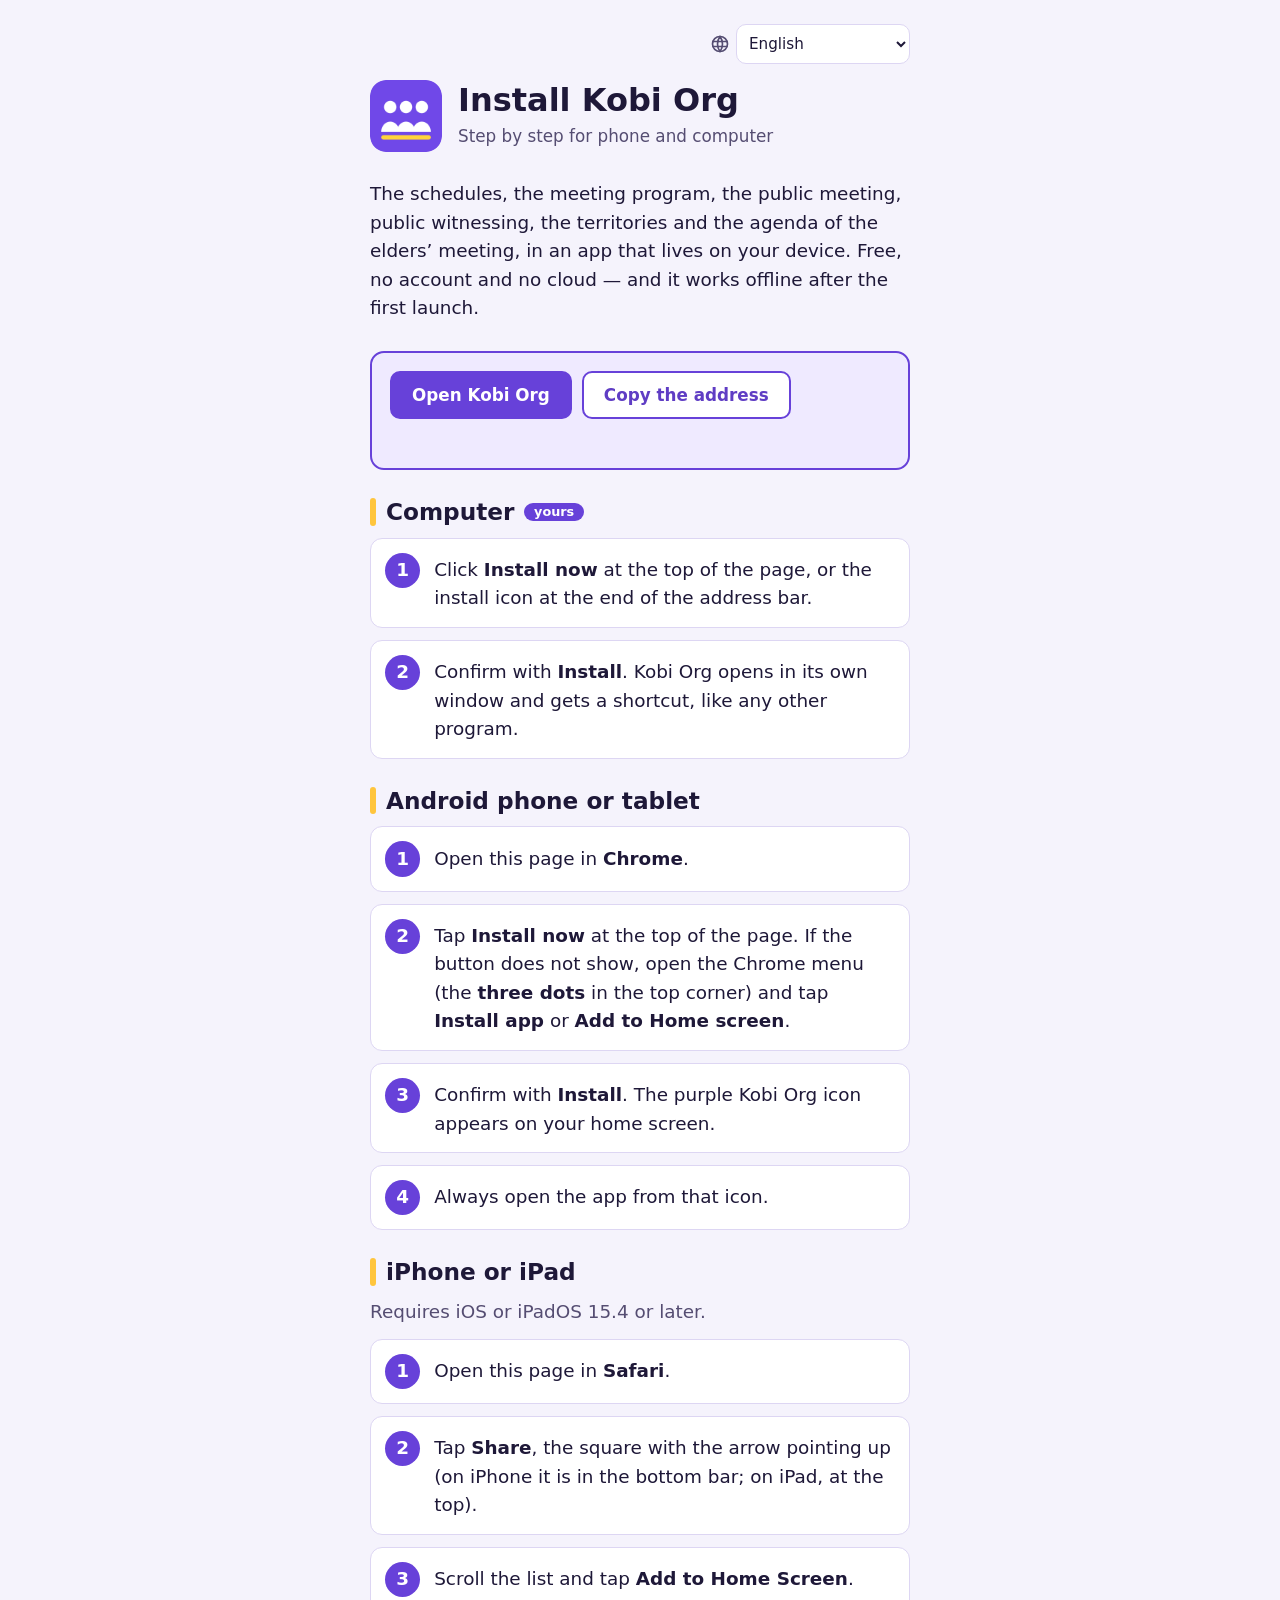
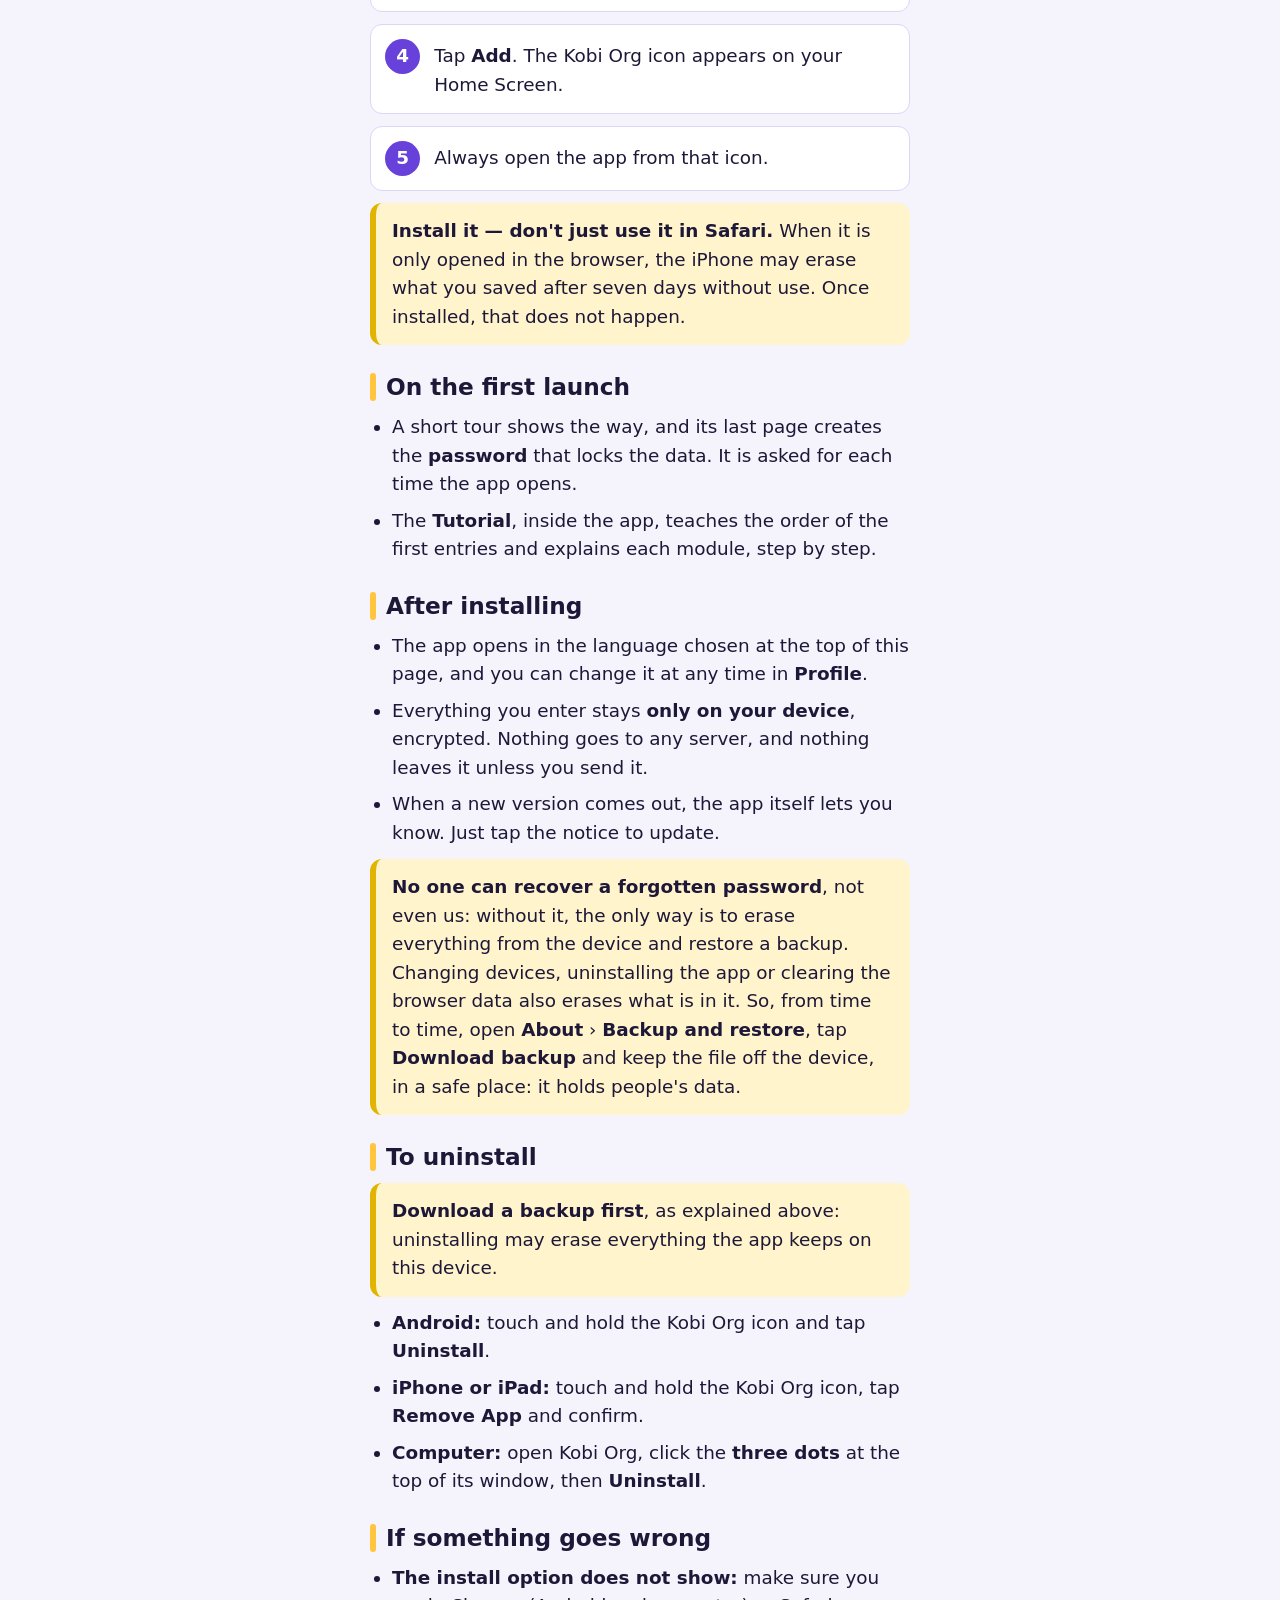
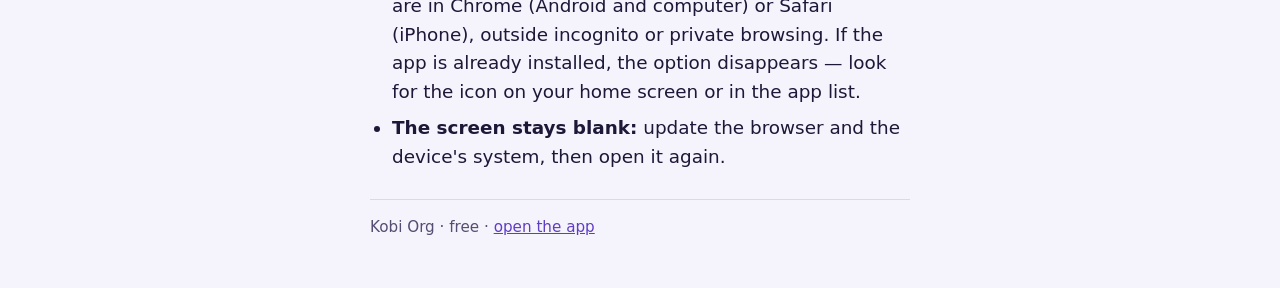
==== commit 0f300b5c: "Publica o Kobi Org" ====
--- a/instalar.html
+++ b/instalar.html
@@ -22,8 +22,10 @@
     O `<link rel="manifest">` é o do app: com ele o Chrome oferece a instalação
     daqui mesmo (o `beforeinstallprompt`), e o botão "Instalar agora" aparece.
     Quem instala ganha o `start_url` do manifest, que é o app, e não esta
-    página. O registro do service worker é o mesmo do app (mesmo arquivo, mesmo
-    escopo): o app instalado daqui já abre sem internet.
+    página. Com o app já instalado, aparece o "Desinstalar", que leva aos
+    passos de cada aparelho (página nenhuma desinstala um app). O registro
+    do service worker é o mesmo do app (mesmo arquivo, mesmo escopo): o app
+    instalado daqui já abre sem internet.
   -->
 <html lang="pt-BR">
 
@@ -31,10 +33,8 @@
   <meta charset="UTF-8" />
   <meta name="viewport" content="width=device-width, initial-scale=1.0, viewport-fit=cover" />
   <title>Instalar o Kobi Org</title>
-  <meta
-    name="description"
-    content="Como instalar o Kobi Org no Android, no iPhone e no computador. Gratuito, sem conta e sem internet depois da primeira abertura."
-  />
+  <meta name="description"
+    content="Como instalar o Kobi Org no Android, no iPhone e no computador. Gratuito, sem conta e sem internet depois da primeira abertura." />
   <link rel="icon" href="./icons/kobi-org.svg" type="image/svg+xml" />
   <link rel="apple-touch-icon" href="./icons/kobi-org-apple-touch-icon.png" />
   <link rel="manifest" href="./manifest.webmanifest" />
@@ -159,16 +159,9 @@
       border: 2px solid var(--marca);
     }
 
-    .endereco__rotulo {
-      font-size: 0.85rem;
-      font-weight: 600;
-      letter-spacing: 0.06em;
-      text-transform: uppercase;
-      color: var(--tinta-suave);
-    }
-
     .endereco__link {
-      font-size: 1.25rem;
+      display: block;
+      font-size: 1.1rem;
       font-weight: 800;
       color: var(--marca-forte);
       word-break: break-all;
@@ -294,7 +287,7 @@
       font-variant-numeric: tabular-nums;
     }
 
-    ol.passos li > span {
+    ol.passos li>span {
       min-width: 0;
       padding-top: 0.2rem;
     }
@@ -356,7 +349,8 @@
   <main class="folheto">
     <div class="barra">
       <label class="idioma">
-        <svg viewBox="0 0 24 24" width="20" height="20" aria-hidden="true" fill="none" stroke="currentColor" stroke-width="2" stroke-linecap="round" stroke-linejoin="round">
+        <svg viewBox="0 0 24 24" width="20" height="20" aria-hidden="true" fill="none" stroke="currentColor"
+          stroke-width="2" stroke-linecap="round" stroke-linejoin="round">
           <circle cx="12" cy="12" r="9" />
           <path d="M3.6 9h16.8M3.6 15h16.8M12 3a15 15 0 0 1 0 18M12 3a15 15 0 0 0 0 18" />
         </svg>
@@ -391,13 +385,12 @@
     </p>
 
     <div class="endereco">
-      <span class="endereco__rotulo" data-t="enderecoRotulo">O endereço do aplicativo</span>
-      <span class="endereco__link" id="endereco">https://org.luizcmarin.com.br/</span>
       <div class="endereco__acoes">
         <button type="button" class="botao botao--cheio" id="instalar" data-t="instalar" hidden>
           Instalar agora
         </button>
         <a class="botao botao--cheio" id="abrir" href="./" data-t="abrir">Abrir o Kobi Org</a>
+        <button type="button" class="botao" id="desinstalar" data-t="desinstalar" hidden>Desinstalar</button>
         <button type="button" class="botao" id="copiar" data-t="copiar">Copiar o endereço</button>
       </div>
       <p class="estado" id="estado" role="status"></p>
@@ -460,7 +453,6 @@
         <span class="seu" data-t="seu" hidden>o seu</span>
       </h2>
       <ol class="passos">
-        <li><span data-t="pc1">Abra esta página no <strong>Chrome</strong> ou no <strong>Edge</strong>.</span></li>
         <li>
           <span data-t="pc2">
             Clique em <strong>Instalar agora</strong>, no alto da página, ou no ícone de instalar que
@@ -513,6 +505,28 @@
         <strong>Baixar backup</strong> e guarde o arquivo fora do aparelho, num lugar seguro: ele tem
         os dados das pessoas.
       </p>
+    </section>
+
+    <section id="desinstalacao" aria-labelledby="titulo-desinstalacao">
+      <h2 id="titulo-desinstalacao" tabindex="-1"><span data-t="desTitulo">Para desinstalar</span></h2>
+      <p class="alerta" data-t="desBackup">
+        <strong>Antes, baixe um backup</strong>, como explicado acima: desinstalar pode apagar tudo o
+        que o app guarda neste aparelho.
+      </p>
+      <ul class="lista">
+        <li data-t="desAnd">
+          <strong>Android:</strong> toque e segure o ícone do Kobi Org e toque em
+          <strong>Desinstalar</strong>.
+        </li>
+        <li data-t="desIos">
+          <strong>iPhone ou iPad:</strong> toque e segure o ícone do Kobi Org, toque em
+          <strong>Remover App</strong> e confirme.
+        </li>
+        <li data-t="desPc">
+          <strong>Computador:</strong> abra o Kobi Org, clique nos <strong>três pontinhos</strong> no
+          alto da janela dele e em <strong>Desinstalar</strong>.
+        </li>
+      </ul>
     </section>
 
     <section aria-labelledby="titulo-problemas">
@@ -552,7 +566,6 @@
           h1: "Install Kobi Org",
           sub: "Step by step for phone and computer",
           lema: "The schedules, the meeting program, the public meeting, public witnessing, the territories and the agenda of the elders’ meeting, in an app that lives on your device. Free, no account and no cloud — and it works offline after the first launch.",
-          enderecoRotulo: "The app's address",
           instalar: "Install now",
           abrir: "Open Kobi Org",
           copiar: "Copy the address",
@@ -572,7 +585,6 @@
           ios4: "Tap <strong>Add</strong>. The Kobi Org icon appears on your Home Screen.",
           iosNota: "<strong>Install it — don't just use it in Safari.</strong> When it is only opened in the browser, the iPhone may erase what you saved after seven days without use. Once installed, that does not happen.",
           iosReq: "Requires iOS or iPadOS 15.4 or later.",
-          pc1: "Open this page in <strong>Chrome</strong> or <strong>Edge</strong>.",
           pc2: "Click <strong>Install now</strong> at the top of the page, or the install icon at the end of the address bar.",
           pc3: "Confirm with <strong>Install</strong>. Kobi Org opens in its own window and gets a shortcut, like any other program.",
           primeira: "On the first launch",
@@ -583,6 +595,12 @@
           dep2: "Everything you enter stays <strong>only on your device</strong>, encrypted. Nothing goes to any server, and nothing leaves it unless you send it.",
           dep3: "When a new version comes out, the app itself lets you know. Just tap the notice to update.",
           backup: "<strong>No one can recover a forgotten password</strong>, not even us: without it, the only way is to erase everything from the device and restore a backup. Changing devices, uninstalling the app or clearing the browser data also erases what is in it. So, from time to time, open <strong>About</strong> › <strong>Backup and restore</strong>, tap <strong>Download backup</strong> and keep the file off the device, in a safe place: it holds people's data.",
+          desinstalar: "Uninstall",
+          desTitulo: "To uninstall",
+          desAnd: "<strong>Android:</strong> touch and hold the Kobi Org icon and tap <strong>Uninstall</strong>.",
+          desIos: "<strong>iPhone or iPad:</strong> touch and hold the Kobi Org icon, tap <strong>Remove App</strong> and confirm.",
+          desPc: "<strong>Computer:</strong> open Kobi Org, click the <strong>three dots</strong> at the top of its window, then <strong>Uninstall</strong>.",
+          desBackup: "<strong>Download a backup first</strong>, as explained above: uninstalling may erase everything the app keeps on this device.",
           problemas: "If something goes wrong",
           prob1: "<strong>The install option does not show:</strong> make sure you are in Chrome (Android and computer) or Safari (iPhone), outside incognito or private browsing. If the app is already installed, the option disappears — look for the icon on your home screen or in the app list.",
           prob2: "<strong>The screen stays blank:</strong> update the browser and the device's system, then open it again.",
@@ -596,7 +614,6 @@
           h1: "Instala Kobi Org",
           sub: "Paso a paso para el móvil y el ordenador",
           lema: "Los turnos, el programa de las reuniones, la reunión pública, la predicación pública, los territorios y el orden del día de la reunión de ancianos, en una aplicación que vive en tu dispositivo. Gratis, sin cuenta y sin nube — y funciona sin internet después de la primera apertura.",
-          enderecoRotulo: "La dirección de la aplicación",
           instalar: "Instalar ahora",
           abrir: "Abrir Kobi Org",
           copiar: "Copiar la dirección",
@@ -616,7 +633,6 @@
           ios4: "Toca <strong>Añadir</strong>. El icono de Kobi Org aparece en la pantalla de inicio.",
           iosNota: "<strong>Instálala, no la uses solo en Safari.</strong> Si solo se abre en el navegador, el iPhone puede borrar lo que guardaste tras siete días sin uso. Instalada, eso no ocurre.",
           iosReq: "Necesita iOS o iPadOS 15.4 o posterior.",
-          pc1: "Abre esta página en <strong>Chrome</strong> o en <strong>Edge</strong>.",
           pc2: "Haz clic en <strong>Instalar ahora</strong>, arriba de la página, o en el icono de instalar que aparece al final de la barra de direcciones.",
           pc3: "Confirma en <strong>Instalar</strong>. Kobi Org se abre en su propia ventana y gana un acceso directo, como cualquier programa.",
           primeira: "En la primera apertura",
@@ -627,6 +643,12 @@
           dep2: "Todo lo que registras se queda <strong>solo en tu dispositivo</strong>, cifrado. Nada va a ningún servidor, y nada sale de él salvo cuando tú lo envías.",
           dep3: "Cuando salga una versión nueva, la propia aplicación te avisa. Basta con tocar el aviso para actualizar.",
           backup: "<strong>Nadie puede recuperar una contraseña olvidada</strong>, ni siquiera nosotros: sin ella, el único camino es borrar todo del dispositivo y restaurar una copia de seguridad. Además, cambiar de dispositivo, desinstalar la aplicación o borrar los datos del navegador elimina lo que hay en ella. Por eso, de vez en cuando, abre <strong>Acerca de</strong> › <strong>Copia de seguridad y restauración</strong>, toca <strong>Descargar copia</strong> y guarda el archivo fuera del dispositivo, en un lugar seguro: contiene los datos de las personas.",
+          desinstalar: "Desinstalar",
+          desTitulo: "Para desinstalar",
+          desAnd: "<strong>Android:</strong> mantén pulsado el icono de Kobi Org y toca <strong>Desinstalar</strong>.",
+          desIos: "<strong>iPhone o iPad:</strong> mantén pulsado el icono de Kobi Org, toca <strong>Eliminar app</strong> y confirma.",
+          desPc: "<strong>Ordenador:</strong> abre Kobi Org, haz clic en los <strong>tres puntos</strong> de la parte de arriba de su ventana y en <strong>Desinstalar</strong>.",
+          desBackup: "<strong>Antes, descarga una copia de seguridad</strong>, como se explica más arriba: desinstalar puede borrar todo lo que la aplicación guarda en este dispositivo.",
           problemas: "Si algo sale mal",
           prob1: "<strong>No aparece la opción de instalar:</strong> comprueba que estás en Chrome (Android y ordenador) o en Safari (iPhone), fuera de la navegación de incógnito o privada. Si la aplicación ya está instalada, la opción desaparece — busca el icono en la pantalla de inicio o en la lista de aplicaciones.",
           prob2: "<strong>La pantalla se queda en blanco:</strong> actualiza el navegador y el sistema del dispositivo y vuelve a abrirla.",
@@ -640,7 +662,6 @@
           h1: "Zainstaluj Kobi Org",
           sub: "Krok po kroku na telefon i komputer",
           lema: "Grafiki, program zebrań, zebranie publiczne, świadczenie publiczne, tereny i plan spotkania grona starszych — w aplikacji, która mieszka na twoim urządzeniu. Za darmo, bez konta i bez chmury, a po pierwszym uruchomieniu działa bez internetu.",
-          enderecoRotulo: "Adres aplikacji",
           instalar: "Zainstaluj teraz",
           abrir: "Otwórz Kobi Org",
           copiar: "Skopiuj adres",
@@ -660,7 +681,6 @@
           ios4: "Dotknij <strong>Dodaj</strong>. Ikona Kobi Org pojawi się na ekranie początkowym.",
           iosNota: "<strong>Zainstaluj ją, nie używaj tylko w Safari.</strong> Otwierana wyłącznie w przeglądarce może stracić zapisane dane: iPhone usuwa je po siedmiu dniach nieużywania. Po instalacji tak się nie dzieje.",
           iosReq: "Wymaga iOS lub iPadOS 15.4 albo nowszego.",
-          pc1: "Otwórz tę stronę w <strong>Chrome</strong> lub w <strong>Edge</strong>.",
           pc2: "Kliknij <strong>Zainstaluj teraz</strong> u góry strony albo ikonę instalacji na końcu paska adresu.",
           pc3: "Potwierdź przyciskiem <strong>Zainstaluj</strong>. Kobi Org otworzy się we własnym oknie i dostanie skrót, jak każdy program.",
           primeira: "Przy pierwszym uruchomieniu",
@@ -671,6 +691,12 @@
           dep2: "Wszystko, co wprowadzisz, zostaje <strong>tylko na twoim urządzeniu</strong>, zaszyfrowane. Nic nie trafia na żaden serwer i nic stąd nie wychodzi, chyba że sam to wyślesz.",
           dep3: "Gdy wyjdzie nowa wersja, aplikacja sama o tym powie. Wystarczy dotknąć powiadomienia, aby ją zaktualizować.",
           backup: "<strong>Nikt nie odzyska zapomnianego hasła</strong>, nawet my: bez niego jedyną drogą jest usunięcie wszystkiego z urządzenia i przywrócenie kopii zapasowej. Zmiana urządzenia, odinstalowanie aplikacji lub wyczyszczenie danych przeglądarki także usuwa to, co w niej jest. Dlatego co jakiś czas otwórz <strong>O aplikacji</strong> › <strong>Kopia zapasowa i przywracanie</strong>, dotknij <strong>Pobierz kopię</strong> i przechowuj plik poza urządzeniem, w bezpiecznym miejscu: zawiera dane innych osób.",
+          desinstalar: "Odinstaluj",
+          desTitulo: "Jak odinstalować",
+          desAnd: "<strong>Android:</strong> dotknij i przytrzymaj ikonę Kobi Org, a potem dotknij <strong>Odinstaluj</strong>.",
+          desIos: "<strong>iPhone lub iPad:</strong> dotknij i przytrzymaj ikonę Kobi Org, dotknij <strong>Usuń aplikację</strong> i potwierdź.",
+          desPc: "<strong>Komputer:</strong> otwórz Kobi Org, kliknij <strong>trzy kropki</strong> u góry jego okna, a potem <strong>Odinstaluj</strong>.",
+          desBackup: "<strong>Najpierw pobierz kopię zapasową</strong>, jak opisano wyżej: odinstalowanie może usunąć wszystko, co aplikacja przechowuje na tym urządzeniu.",
           problemas: "Jeśli coś nie działa",
           prob1: "<strong>Nie widać opcji instalacji:</strong> sprawdź, czy używasz Chrome (Android i komputer) albo Safari (iPhone) i nie jesteś w trybie incognito ani prywatnym. Jeśli aplikacja jest już zainstalowana, opcja znika — poszukaj ikony na ekranie głównym lub na liście aplikacji.",
           prob2: "<strong>Ekran pozostaje pusty:</strong> zaktualizuj przeglądarkę i system urządzenia, a potem otwórz ją ponownie.",
@@ -684,7 +710,6 @@
           h1: "Встанови Kobi Org",
           sub: "Покрокова інструкція для телефона й комп'ютера",
           lema: "Графіки, програма зібрань, публічна промова, служіння в громадських місцях, території та план зустрічі ради старійшин — у застосунку, що живе на твоєму пристрої. Безкоштовно, без облікового запису й без хмари, і після першого запуску працює без інтернету.",
-          enderecoRotulo: "Адреса застосунку",
           instalar: "Встановити зараз",
           abrir: "Відкрити Kobi Org",
           copiar: "Скопіювати адресу",
@@ -704,7 +729,6 @@
           ios4: "Торкнися <strong>Додати</strong>. Значок Kobi Org з'явиться на Початковому екрані.",
           iosNota: "<strong>Встанови, а не користуйся лише в Safari.</strong> Якщо відкривати тільки в браузері, iPhone може стерти збережене після семи днів без використання. Після встановлення цього не стається.",
           iosReq: "Потрібна iOS або iPadOS 15.4 чи новіша.",
-          pc1: "Відкрий цю сторінку в <strong>Chrome</strong> або <strong>Edge</strong>.",
           pc2: "Натисни <strong>Встановити зараз</strong> угорі сторінки або значок встановлення в кінці адресного рядка.",
           pc3: "Підтверди кнопкою <strong>Установити</strong>. Kobi Org відкриється у власному вікні й отримає ярлик, як будь-яка програма.",
           primeira: "Під час першого запуску",
@@ -715,6 +739,12 @@
           dep2: "Усе, що ти вносиш, залишається <strong>лише на твоєму пристрої</strong>, у зашифрованому вигляді. Ніщо не надходить на жоден сервер і ніщо звідси не виходить, поки ти сам не надішлеш.",
           dep3: "Коли вийде нова версія, застосунок сам повідомить. Досить торкнутися сповіщення, щоб оновити.",
           backup: "<strong>Ніхто не може відновити забутий пароль</strong>, навіть ми: без нього єдиний шлях — стерти все з пристрою й відновити резервну копію. Зміна пристрою, видалення застосунку чи очищення даних браузера теж стирає те, що в ньому є. Тож час від часу відкривай <strong>Про застосунок</strong> › <strong>Резервна копія і відновлення</strong>, торкнися <strong>Завантажити копію</strong> і зберігай файл поза пристроєм, у надійному місці: у ньому дані людей.",
+          desinstalar: "Видалити",
+          desTitulo: "Як видалити",
+          desAnd: "<strong>Android:</strong> торкнися й утримуй значок Kobi Org і торкнися <strong>Видалити</strong>.",
+          desIos: "<strong>iPhone або iPad:</strong> торкнися й утримуй значок Kobi Org, торкнися <strong>Вилучити програму</strong> й підтверди.",
+          desPc: "<strong>Комп'ютер:</strong> відкрий Kobi Org, клацни <strong>три крапки</strong> вгорі його вікна, а потім <strong>Видалити</strong>.",
+          desBackup: "<strong>Спершу завантаж резервну копію</strong>, як описано вище: видалення може стерти все, що застосунок зберігає на цьому пристрої.",
           problemas: "Якщо щось не так",
           prob1: "<strong>Немає варіанта встановлення:</strong> перевір, що ти в Chrome (Android і комп'ютер) або Safari (iPhone) і не в режимі анонімного чи приватного перегляду. Якщо застосунок уже встановлено, варіант зникає — пошукай значок на головному екрані або в списку застосунків.",
           prob2: "<strong>Екран залишається порожнім:</strong> онови браузер і систему пристрою та відкрий знову.",
@@ -728,7 +758,6 @@
           h1: "Kobi Org をインストール",
           sub: "スマートフォンとパソコンでの手順",
           lema: "当番表、集会のプログラム、公開講演、公共エリア伝道、区域、長老団の話し合いの予定表。すべてをあなたの端末の中に置くアプリです。無料で、アカウントもクラウドも不要。最初に開いた後はインターネットなしで使えます。",
-          enderecoRotulo: "アプリのアドレス",
           instalar: "今すぐインストール",
           abrir: "Kobi Org を開く",
           copiar: "アドレスをコピー",
@@ -748,7 +777,6 @@
           ios4: "<strong>追加</strong>をタップします。ホーム画面に Kobi Org のアイコンが現れます。",
           iosNota: "<strong>Safari で開くだけでなく、インストールしてください。</strong>ブラウザで開くだけだと、7 日間使わなかった場合に iPhone が保存内容を消すことがあります。インストールすれば、そうはなりません。",
           iosReq: "iOS / iPadOS 15.4 以降が必要です。",
-          pc1: "このページを <strong>Chrome</strong> または <strong>Edge</strong> で開きます。",
           pc2: "ページ上部の<strong>今すぐインストール</strong>か、アドレスバーの右端に出るインストールのアイコンをクリックします。",
           pc3: "<strong>インストール</strong>で確定します。Kobi Org が専用のウィンドウで開き、ほかのプログラムと同じようにショートカットができます。",
           primeira: "最初に開いたとき",
@@ -759,6 +787,12 @@
           dep2: "登録したものはすべて暗号化され、<strong>あなたの端末の中だけ</strong>に残ります。どのサーバーにも送られず、あなたが送らない限り外に出ることはありません。",
           dep3: "新しいバージョンが出ると、アプリが知らせます。お知らせをタップすれば更新されます。",
           backup: "<strong>忘れたパスワードは誰にも取り戻せません。</strong>私たちにもできません。パスワードがなければ、端末からすべてを消去してバックアップを復元するしかありません。また、端末の買い替え、アプリの削除、ブラウザのデータ消去でも中身は消えます。ですから、ときどき<strong>このアプリについて</strong> › <strong>バックアップと復元</strong>を開き、<strong>バックアップをダウンロード</strong>をタップして、ファイルを端末の外の安全な場所に保管してください。ファイルにはほかの人の情報が入っています。",
+          desinstalar: "アンインストール",
+          desTitulo: "アンインストールするには",
+          desAnd: "<strong>Android：</strong>Kobi Org のアイコンを長押しして、<strong>アンインストール</strong>をタップします。",
+          desIos: "<strong>iPhone・iPad：</strong>Kobi Org のアイコンを長押しして<strong>Appを削除</strong>をタップし、確認します。",
+          desPc: "<strong>パソコン：</strong>Kobi Org を開き、ウインドウ上部の<strong>縦の三点</strong>をクリックして、<strong>アンインストール</strong>をクリックします。",
+          desBackup: "<strong>先にバックアップをダウンロードしてください</strong>（方法は上のとおり）。アンインストールすると、この端末でアプリが保存しているものがすべて消えることがあります。",
           problemas: "うまくいかないときは",
           prob1: "<strong>インストールの項目が出ない：</strong>Chrome（Android とパソコン）または Safari（iPhone）で、シークレットやプライベートのタブ以外で開いているか確かめてください。すでにインストール済みなら項目は出ません。ホーム画面やアプリ一覧でアイコンを探してください。",
           prob2: "<strong>画面が真っ白のまま：</strong>ブラウザと端末のシステムを更新してから、もう一度開いてください。",
@@ -772,7 +806,6 @@
           h1: "安装 Kobi Org",
           sub: "手机和电脑的安装步骤",
           lema: "值班表、聚会节目、公众演讲、公众场所见证、地区和长老会议的议程，都在一个存放于你设备上的应用里。免费，无需账号，没有云端——首次打开后无需联网也能使用。",
-          enderecoRotulo: "应用地址",
           instalar: "立即安装",
           abrir: "打开 Kobi Org",
           copiar: "复制地址",
@@ -792,7 +825,6 @@
           ios4: "点按<strong>添加</strong>。Kobi Org 图标会出现在主屏幕上。",
           iosNota: "<strong>请安装，不要只在 Safari 里使用。</strong>如果只在浏览器中打开，连续七天不用时 iPhone 可能会删除你保存的内容。安装后就不会这样。",
           iosReq: "需要 iOS 或 iPadOS 15.4 或更高版本。",
-          pc1: "用 <strong>Chrome</strong> 或 <strong>Edge</strong> 打开本页。",
           pc2: "点击页面顶部的<strong>立即安装</strong>，或地址栏末端出现的安装图标。",
           pc3: "点击<strong>安装</strong>确认。Kobi Org 会在独立窗口中打开，并像其他程序一样有快捷方式。",
           primeira: "首次打开时",
@@ -803,6 +835,12 @@
           dep2: "你录入的一切都经过加密，<strong>只保存在你的设备上</strong>，不会发送到任何服务器；除非你自己发送，否则什么都不会离开设备。",
           dep3: "有新版本时，应用会自己提醒你。点按提示即可更新。",
           backup: "<strong>忘记的密码谁也找不回来</strong>，连我们也不行：没有密码，唯一的办法就是删除设备上的一切，再恢复备份。更换设备、卸载应用或清除浏览器数据，也会删除其中的内容。所以请不时打开<strong>关于</strong> › <strong>备份和恢复</strong>，点按<strong>下载备份</strong>，把文件保存在设备之外的安全地方：里面有别人的资料。",
+          desinstalar: "卸载",
+          desTitulo: "如何卸载",
+          desAnd: "<strong>Android：</strong>按住 Kobi Org 的图标，点按<strong>卸载</strong>。",
+          desIos: "<strong>iPhone 或 iPad：</strong>按住 Kobi Org 的图标，点按<strong>移除 App</strong>，然后确认。",
+          desPc: "<strong>电脑：</strong>打开 Kobi Org，点击它窗口顶部的<strong>三个点</strong>，再点击<strong>卸载</strong>。",
+          desBackup: "<strong>请先下载备份</strong>（方法见上文）：卸载可能会删除应用在这台设备上保存的所有内容。",
           problemas: "如果遇到问题",
           prob1: "<strong>没有安装选项：</strong>请确认你使用的是 Chrome（Android 和电脑）或 Safari（iPhone），而且不在无痕或隐私浏览模式下。如果应用已经安装，选项就会消失——请在主屏幕或应用列表中找它的图标。",
           prob2: "<strong>屏幕一直空白：</strong>请更新浏览器和设备系统，然后重新打开。",
@@ -816,7 +854,6 @@
           h1: "Kobi Org 설치하기",
           sub: "휴대전화와 컴퓨터에서 설치하는 방법",
           lema: "당번표, 집회 프로그램, 공개 강연, 공개 증거, 구역, 장로 모임의 협의 사항을 기기 안에 머무는 앱 하나로. 무료이고 계정도 클라우드도 없으며, 처음 연 뒤에는 인터넷 없이도 작동합니다.",
-          enderecoRotulo: "앱 주소",
           instalar: "지금 설치",
           abrir: "Kobi Org 열기",
           copiar: "주소 복사",
@@ -836,7 +873,6 @@
           ios4: "<strong>추가</strong>를 누릅니다. 홈 화면에 Kobi Org 아이콘이 나타납니다.",
           iosNota: "<strong>Safari에서만 쓰지 말고 설치하십시오.</strong> 브라우저에서만 열면, 7일 동안 사용하지 않았을 때 iPhone이 저장한 내용을 지울 수 있습니다. 설치하면 그런 일이 없습니다.",
           iosReq: "iOS 또는 iPadOS 15.4 이상이 필요합니다.",
-          pc1: "이 페이지를 <strong>Chrome</strong> 또는 <strong>Edge</strong>에서 엽니다.",
           pc2: "페이지 위쪽의 <strong>지금 설치</strong>나, 주소 표시줄 끝에 나타나는 설치 아이콘을 클릭합니다.",
           pc3: "<strong>설치</strong>를 눌러 확인합니다. Kobi Org가 자체 창에서 열리고, 다른 프로그램처럼 바로가기가 생깁니다.",
           primeira: "처음 열 때",
@@ -847,6 +883,12 @@
           dep2: "등록한 모든 내용은 암호화되어 <strong>내 기기에만</strong> 남습니다. 어떤 서버로도 가지 않으며, 직접 보내지 않는 한 아무것도 나가지 않습니다.",
           dep3: "새 버전이 나오면 앱이 직접 알려 줍니다. 알림을 누르면 업데이트됩니다.",
           backup: "<strong>잊어버린 비밀번호는 누구도 되찾을 수 없습니다.</strong> 저희도 마찬가지입니다. 비밀번호가 없으면 기기에서 모든 것을 지우고 백업을 복원하는 방법밖에 없습니다. 또한 기기를 바꾸거나 앱을 삭제하거나 브라우저 데이터를 지워도 그 안의 내용이 사라집니다. 그러므로 가끔 <strong>정보</strong> › <strong>백업 및 복원</strong>을 열고 <strong>백업 내려받기</strong>를 누른 뒤, 파일을 기기 밖의 안전한 곳에 보관하십시오. 파일에는 다른 사람들의 정보가 들어 있습니다.",
+          desinstalar: "제거",
+          desTitulo: "제거하는 방법",
+          desAnd: "<strong>Android:</strong> Kobi Org 아이콘을 길게 누른 다음 <strong>제거</strong> 또는 <strong>설치 삭제</strong>를 누릅니다.",
+          desIos: "<strong>iPhone 또는 iPad:</strong> Kobi Org 아이콘을 길게 누르고 <strong>앱 제거</strong>를 누른 다음 확인합니다.",
+          desPc: "<strong>컴퓨터:</strong> Kobi Org를 열고 창 위쪽의 <strong>점 세 개</strong>를 클릭한 다음 <strong>제거</strong>를 클릭합니다.",
+          desBackup: "<strong>먼저 백업을 내려받으십시오</strong>(방법은 위의 설명 참고). 제거하면 이 기기에서 앱이 보관한 모든 것이 지워질 수 있습니다.",
           problemas: "잘 안 될 때",
           prob1: "<strong>설치 항목이 보이지 않을 때:</strong> Chrome(Android, 컴퓨터) 또는 Safari(iPhone)를 쓰고 있는지, 시크릿·개인 정보 보호 모드가 아닌지 확인하십시오. 이미 설치되어 있으면 항목이 사라집니다. 홈 화면이나 앱 목록에서 아이콘을 찾아보십시오.",
           prob2: "<strong>화면이 하얗게만 보일 때:</strong> 브라우저와 기기 시스템을 업데이트한 뒤 다시 여십시오.",
@@ -860,7 +902,6 @@
           h1: "ثبّت Kobi Org",
           sub: "خطوة بخطوة للهاتف والحاسوب",
           lema: "جداول المناوبة وبرنامج الاجتماعات والخطاب العام والخدمة العلنية والمقاطعات وجدول أعمال اجتماع الشيوخ، في تطبيق يعيش على جهازك. مجاني، بلا حساب وبلا سحابة — ويعمل دون إنترنت بعد الفتح الأول.",
-          enderecoRotulo: "عنوان التطبيق",
           instalar: "ثبّت الآن",
           abrir: "افتح Kobi Org",
           copiar: "انسخ العنوان",
@@ -880,7 +921,6 @@
           ios4: "المس <strong>إضافة</strong>. تظهر أيقونة Kobi Org على الشاشة الرئيسية.",
           iosNota: "<strong>ثبّته، ولا تكتفِ باستخدامه في Safari.</strong> إذا فُتح في المتصفح فقط، فقد يمحو iPhone ما حفظته بعد سبعة أيام دون استخدام. بعد التثبيت لا يحدث ذلك.",
           iosReq: "يتطلب iOS أو iPadOS 15.4 أو أحدث.",
-          pc1: "افتح هذه الصفحة في <strong>Chrome</strong> أو <strong>Edge</strong>.",
           pc2: "انقر <strong>ثبّت الآن</strong> في أعلى الصفحة، أو أيقونة التثبيت التي تظهر في طرف شريط العنوان.",
           pc3: "أكّد بالنقر على <strong>تثبيت</strong>. يفتح Kobi Org في نافذته الخاصة ويحصل على اختصار مثل أي برنامج.",
           primeira: "في الفتح الأول",
@@ -891,6 +931,12 @@
           dep2: "كل ما تُدخله يبقى <strong>على جهازك وحده</strong>، مشفّرًا. لا يذهب شيء إلى أي خادم، ولا يخرج منه شيء ما لم ترسله أنت.",
           dep3: "عند صدور إصدار جديد ينبّهك التطبيق بنفسه. يكفي أن تلمس التنبيه للتحديث.",
           backup: "<strong>لا أحد يستطيع استرجاع كلمة سر منسية</strong>، ولا حتى نحن: بدونها لا سبيل إلا محو كل شيء من الجهاز واستعادة نسخة احتياطية. كما أن تغيير الجهاز أو حذف التطبيق أو مسح بيانات المتصفح يمحو ما فيه. لذلك افتح من حين لآخر <strong>حول التطبيق</strong> › <strong>النسخ الاحتياطي والاستعادة</strong>، والمس <strong>تنزيل النسخة الاحتياطية</strong>، واحفظ الملف خارج الجهاز في مكان آمن: ففيه بيانات الأشخاص.",
+          desinstalar: "إلغاء التثبيت",
+          desTitulo: "لإلغاء التثبيت",
+          desAnd: "<strong>Android:</strong> المس أيقونة Kobi Org مطوّلًا، ثم المس <strong>إلغاء التثبيت</strong>.",
+          desIos: "<strong>iPhone أو iPad:</strong> المس أيقونة Kobi Org مطوّلًا، ثم المس <strong>إزالة التطبيق</strong> وأكّد.",
+          desPc: "<strong>الحاسوب:</strong> افتح Kobi Org، وانقر <strong>النقاط الثلاث</strong> في أعلى نافذته، ثم <strong>إلغاء التثبيت</strong>.",
+          desBackup: "<strong>نزّل نسخة احتياطية أولًا</strong>، كما شُرح أعلاه: قد يمحو إلغاء التثبيت كل ما يحفظه التطبيق على هذا الجهاز.",
           problemas: "إذا لم ينجح الأمر",
           prob1: "<strong>لا يظهر خيار التثبيت:</strong> تأكد أنك في Chrome (Android والحاسوب) أو Safari (iPhone)، وخارج وضع التصفح المتخفي أو الخاص. إذا كان التطبيق مثبّتًا من قبل فإن الخيار يختفي — ابحث عن الأيقونة في الشاشة الرئيسية أو في قائمة التطبيقات.",
           prob2: "<strong>تبقى الشاشة بيضاء:</strong> حدّث المتصفح ونظام الجهاز، ثم افتحه من جديد.",
@@ -904,7 +950,6 @@
           h1: "Enstale Kobi Org",
           sub: "Etap pa etap pou telefòn ak òdinatè",
           lema: "Orè sèvis yo, pwogram reyinyon yo, diskou piblik la, temwayaj piblik la, tèritwa yo ak pwogram reyinyon ansyen yo, nan yon aplikasyon ki rete sou aparèy ou. Gratis, san kont e san nwaj — epi li mache san entènèt apre premye fwa ou louvri l.",
-          enderecoRotulo: "Adrès aplikasyon an",
           instalar: "Enstale kounye a",
           abrir: "Louvri Kobi Org",
           copiar: "Kopye adrès la",
@@ -924,7 +969,6 @@
           ios4: "Touche <strong>Ajouter</strong>. Ikòn Kobi Org la parèt sou ekran prensipal la.",
           iosNota: "<strong>Enstale l, pa sèvi avè l sèlman nan Safari.</strong> Si ou louvri l sèlman nan navigatè a, iPhone ka efase sa ou te sere apre sèt jou san itilize l. Lè l enstale, sa pa rive.",
           iosReq: "Li bezwen iOS oswa iPadOS 15.4 oswa pi nouvo.",
-          pc1: "Louvri paj sa a nan <strong>Chrome</strong> oswa nan <strong>Edge</strong>.",
           pc2: "Klike sou <strong>Enstale kounye a</strong>, anlè paj la, oswa sou ikòn enstalasyon ki parèt nan bout ba adrès la.",
           pc3: "Konfime ak <strong>Installer</strong>. Kobi Org louvri nan pwòp fenèt li epi li jwenn yon rakousi, tankou nenpòt pwogram.",
           primeira: "Premye fwa ou louvri l",
@@ -935,6 +979,12 @@
           dep2: "Tout sa ou anrejistre rete <strong>sèlman sou aparèy ou</strong>, chifre. Anyen pa ale sou okenn sèvè, e anyen pa soti ladan l si se pa ou ki voye l.",
           dep3: "Lè yon nouvo vèsyon soti, aplikasyon an li menm avèti w. Ou jis touche avi a pou mete l ajou.",
           backup: "<strong>Pèsonn pa ka rekipere yon modpas ou bliye</strong>, menm nou menm: san li, sèl chemen an se efase tout bagay sou aparèy la epi restore yon kopi sekirite. Chanje aparèy, dezenstale aplikasyon an oswa efase done navigatè a efase sa ki ladan l tou. Se poutèt sa, de tanzantan, louvri <strong>Konsènan</strong> › <strong>Kopi sekirite ak restorasyon</strong>, touche <strong>Telechaje kopi sekirite a</strong> epi sere fichye a andeyò aparèy la, yon kote ki an sekirite: li gen done moun yo ladan l.",
+          desinstalar: "Dezenstale",
+          desTitulo: "Pou dezenstale",
+          desAnd: "<strong>Android:</strong> kenbe dwèt ou sou ikòn Kobi Org la epi touche <strong>Désinstaller</strong>.",
+          desIos: "<strong>iPhone oswa iPad:</strong> kenbe dwèt ou sou ikòn Kobi Org la, touche <strong>Supprimer l'app</strong> epi konfime.",
+          desPc: "<strong>Òdinatè:</strong> louvri Kobi Org, klike sou <strong>twa ti pwen</strong> yo anlè fenèt li a, epi sou <strong>Désinstaller</strong>.",
+          desBackup: "<strong>Telechaje yon kopi sekirite anvan</strong>, jan sa eksplike pi wo a: dezenstale ka efase tout sa aplikasyon an kenbe sou aparèy sa a.",
           problemas: "Si sa pa mache",
           prob1: "<strong>Opsyon pou enstale a pa parèt:</strong> verifye ou nan Chrome (Android ak òdinatè) oswa nan Safari (iPhone), deyò mòd prive a. Si aplikasyon an deja enstale, opsyon an disparèt — chèche ikòn nan sou ekran prensipal la oswa nan lis aplikasyon yo.",
           prob2: "<strong>Ekran an rete blan:</strong> mete navigatè a ak sistèm aparèy la ajou, epi louvri l ankò.",
@@ -1030,19 +1080,27 @@
       doAparelho.querySelector('.seu').hidden = false;
       doAparelho.parentElement.insertBefore(doAparelho, document.getElementById('android'));
 
-      // Copiar o endereço; sem a área de transferência (http, navegador antigo), ele fica selecionado.
-      const endereco = document.getElementById('endereco');
+      /*
+       * Copiar o endereço do app (ele não aparece na página). Sem a área de
+       * transferência (http, navegador antigo), ele aparece no aviso,
+       * selecionado, para a pessoa copiar à mão.
+       */
+      const endereco = 'https://org.luizcmarin.com.br/';
       document.getElementById('copiar').addEventListener('click', () => {
         const selecionar = () => {
+          avisar('selecionado');
+          const link = document.createElement('span');
+          link.className = 'endereco__link';
+          link.textContent = endereco;
+          estado.append(link);
           const faixa = document.createRange();
-          faixa.selectNodeContents(endereco);
+          faixa.selectNodeContents(link);
           const selecao = window.getSelection();
           selecao.removeAllRanges();
           selecao.addRange(faixa);
-          avisar('selecionado');
         };
         try {
-          navigator.clipboard.writeText(endereco.textContent.trim()).then(() => avisar('copiado'), selecionar);
+          navigator.clipboard.writeText(endereco).then(() => avisar('copiado'), selecionar);
         } catch {
           selecionar();
         }
@@ -1055,7 +1113,34 @@
       const instalado = () =>
         window.matchMedia('(display-mode: standalone)').matches || navigator.standalone === true;
 
-      if (instalado()) avisar('jaInstalado');
+      /*
+       * Nenhuma página desinstala um app: o "Desinstalar" leva aos passos do
+       * aparelho. Ele só aparece com o app instalado — esta página aberta na
+       * janela do app ou, na aba do Chrome, pelo `getInstalledRelatedApps` (o
+       * `related_applications` do manifest aponta para ele mesmo). O Safari não
+       * conta: os passos ficam na página para quem os procurar.
+       */
+      const desinstalar = document.getElementById('desinstalar');
+      const jaInstalado = async () => {
+        if (instalado()) return true;
+        if (!('getInstalledRelatedApps' in navigator)) return false;
+        try {
+          return (await navigator.getInstalledRelatedApps()).length > 0;
+        } catch {
+          return false;
+        }
+      };
+      jaInstalado().then((sim) => {
+        if (!sim) return;
+        desinstalar.hidden = false;
+        avisar('jaInstalado');
+      });
+
+      desinstalar.addEventListener('click', () => {
+        const suave = window.matchMedia('(prefers-reduced-motion: no-preference)').matches;
+        document.getElementById('desinstalacao').scrollIntoView({ behavior: suave ? 'smooth' : 'auto' });
+        document.getElementById('titulo-desinstalacao').focus({ preventScroll: true });
+      });
 
       // Com a instalação na mão, ela é o botão cheio, e o "Abrir" passa a vazado.
       window.addEventListener('beforeinstallprompt', (evento) => {
@@ -1077,14 +1162,15 @@
       window.addEventListener('appinstalled', () => {
         botao.hidden = true;
         abrir.classList.add('botao--cheio');
+        desinstalar.hidden = false;
         avisar('instalou');
       });
 
       if ('serviceWorker' in navigator) {
-        navigator.serviceWorker.register('./sw.js', { scope: './' }).catch(() => {});
+        navigator.serviceWorker.register('./sw.js', { scope: './' }).catch(() => { });
       }
     })();
   </script>
 </body>
 
-</html>
+</html>
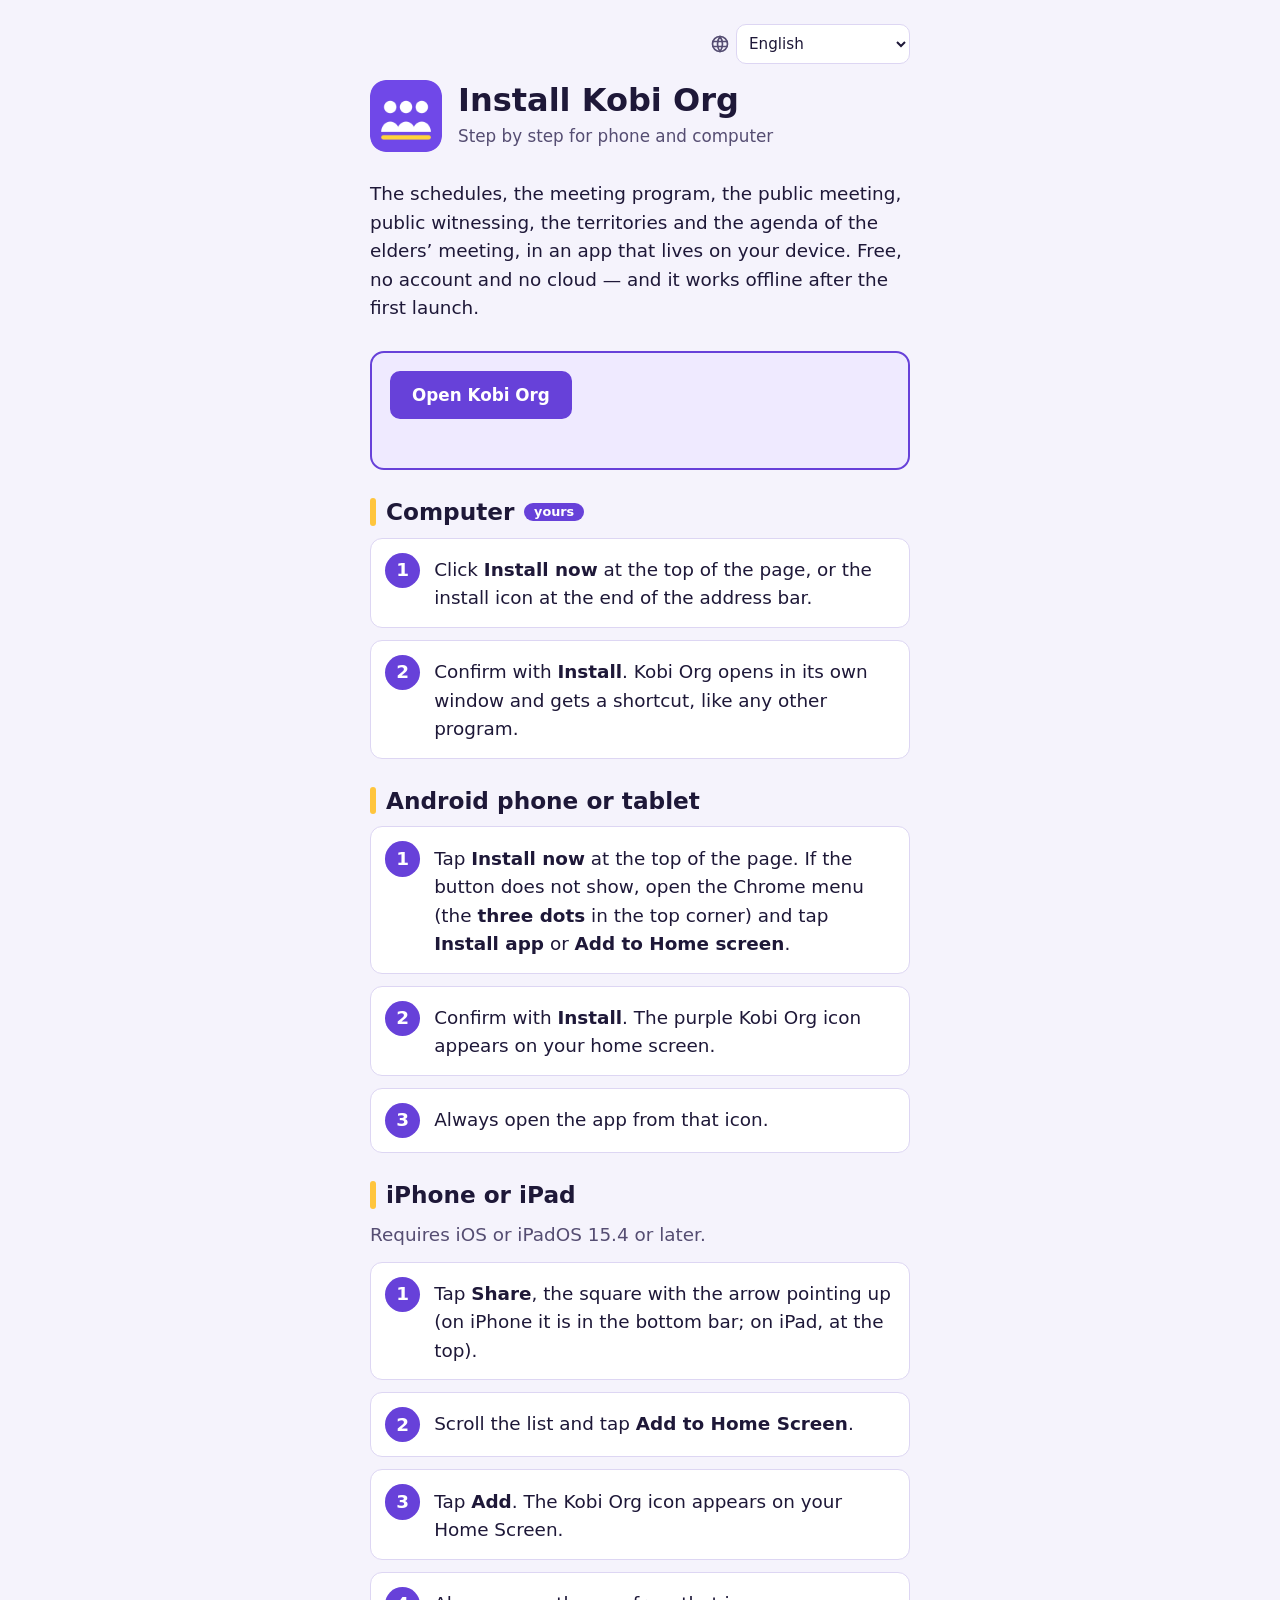
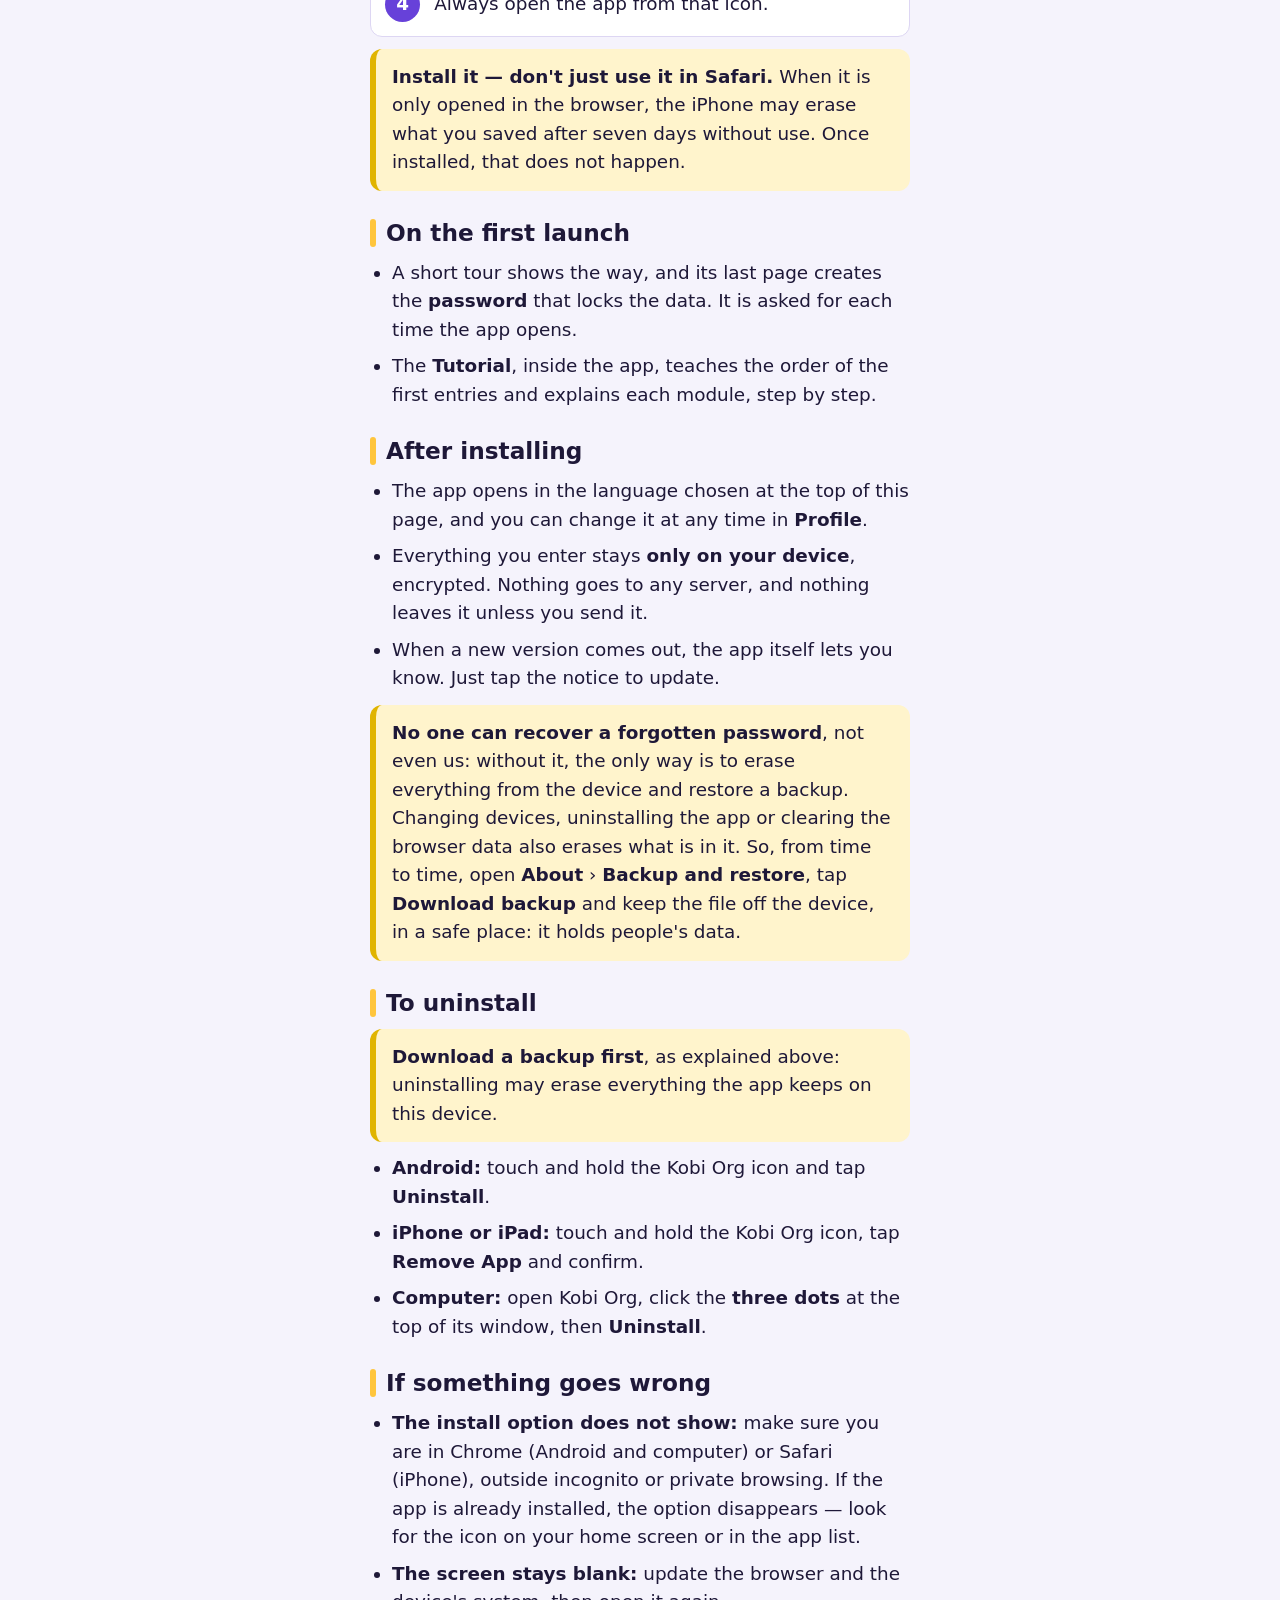
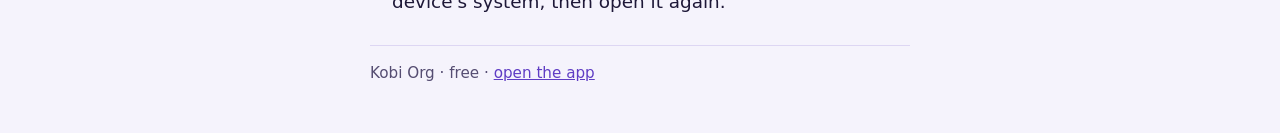
==== commit e2cf7a5e: "Publica o Kobi Org" ====
--- a/instalar.html
+++ b/instalar.html
@@ -159,16 +159,6 @@
       border: 2px solid var(--marca);
     }
 
-    .endereco__link {
-      display: block;
-      font-size: 1.1rem;
-      font-weight: 800;
-      color: var(--marca-forte);
-      word-break: break-all;
-      user-select: all;
-      -webkit-user-select: all;
-    }
-
     .endereco__acoes {
       display: flex;
       flex-wrap: wrap;
@@ -391,7 +381,6 @@
         </button>
         <a class="botao botao--cheio" id="abrir" href="./" data-t="abrir">Abrir o Kobi Org</a>
         <button type="button" class="botao" id="desinstalar" data-t="desinstalar" hidden>Desinstalar</button>
-        <button type="button" class="botao" id="copiar" data-t="copiar">Copiar o endereço</button>
       </div>
       <p class="estado" id="estado" role="status"></p>
     </div>
@@ -402,7 +391,6 @@
         <span class="seu" data-t="seu" hidden>o seu</span>
       </h2>
       <ol class="passos">
-        <li><span data-t="and1">Abra esta página no <strong>Chrome</strong>.</span></li>
         <li>
           <span data-t="and2">
             Toque em <strong>Instalar agora</strong>, no alto da página. Se o botão não aparecer, abra
@@ -426,7 +414,6 @@
       </h2>
       <p class="nota" data-t="iosReq">Precisa do iOS ou iPadOS 15.4 ou mais novo.</p>
       <ol class="passos">
-        <li><span data-t="ios1">Abra esta página no <strong>Safari</strong>.</span></li>
         <li>
           <span data-t="ios2">
             Toque em <strong>Compartilhar</strong>, o quadrado com a seta para cima (no iPhone fica na
@@ -568,18 +555,13 @@
           lema: "The schedules, the meeting program, the public meeting, public witnessing, the territories and the agenda of the elders’ meeting, in an app that lives on your device. Free, no account and no cloud — and it works offline after the first launch.",
           instalar: "Install now",
           abrir: "Open Kobi Org",
-          copiar: "Copy the address",
-          copiado: "Address copied. Now just paste it in the browser or in a message.",
-          selecionado: "The address is selected: touch and hold to copy it.",
           android: "Android phone or tablet",
           ios: "iPhone or iPad",
           computador: "Computer",
           seu: "yours",
-          and1: "Open this page in <strong>Chrome</strong>.",
           and2: "Tap <strong>Install now</strong> at the top of the page. If the button does not show, open the Chrome menu (the <strong>three dots</strong> in the top corner) and tap <strong>Install app</strong> or <strong>Add to Home screen</strong>.",
           and3: "Confirm with <strong>Install</strong>. The purple Kobi Org icon appears on your home screen.",
           sempre: "Always open the app from that icon.",
-          ios1: "Open this page in <strong>Safari</strong>.",
           ios2: "Tap <strong>Share</strong>, the square with the arrow pointing up (on iPhone it is in the bottom bar; on iPad, at the top).",
           ios3: "Scroll the list and tap <strong>Add to Home Screen</strong>.",
           ios4: "Tap <strong>Add</strong>. The Kobi Org icon appears on your Home Screen.",
@@ -616,18 +598,13 @@
           lema: "Los turnos, el programa de las reuniones, la reunión pública, la predicación pública, los territorios y el orden del día de la reunión de ancianos, en una aplicación que vive en tu dispositivo. Gratis, sin cuenta y sin nube — y funciona sin internet después de la primera apertura.",
           instalar: "Instalar ahora",
           abrir: "Abrir Kobi Org",
-          copiar: "Copiar la dirección",
-          copiado: "Dirección copiada. Ahora solo tienes que pegarla en el navegador o en un mensaje.",
-          selecionado: "La dirección está seleccionada: mantén pulsado para copiarla.",
           android: "Móvil o tableta Android",
           ios: "iPhone o iPad",
           computador: "Ordenador",
           seu: "el tuyo",
-          and1: "Abre esta página en <strong>Chrome</strong>.",
           and2: "Toca <strong>Instalar ahora</strong>, arriba de la página. Si el botón no aparece, abre el menú de Chrome (los <strong>tres puntos</strong>, en la esquina de arriba) y toca <strong>Instalar aplicación</strong> o <strong>Añadir a pantalla de inicio</strong>.",
           and3: "Confirma en <strong>Instalar</strong>. El icono morado de Kobi Org aparece en la pantalla de inicio.",
           sempre: "Abre siempre la aplicación desde ese icono.",
-          ios1: "Abre esta página en <strong>Safari</strong>.",
           ios2: "Toca <strong>Compartir</strong>, el cuadrado con la flecha hacia arriba (en el iPhone está en la barra de abajo; en el iPad, arriba).",
           ios3: "Desplaza la lista y toca <strong>Añadir a la pantalla de inicio</strong>.",
           ios4: "Toca <strong>Añadir</strong>. El icono de Kobi Org aparece en la pantalla de inicio.",
@@ -664,18 +641,13 @@
           lema: "Grafiki, program zebrań, zebranie publiczne, świadczenie publiczne, tereny i plan spotkania grona starszych — w aplikacji, która mieszka na twoim urządzeniu. Za darmo, bez konta i bez chmury, a po pierwszym uruchomieniu działa bez internetu.",
           instalar: "Zainstaluj teraz",
           abrir: "Otwórz Kobi Org",
-          copiar: "Skopiuj adres",
-          copiado: "Adres skopiowany. Teraz wystarczy wkleić go w przeglądarce albo w wiadomości.",
-          selecionado: "Adres jest zaznaczony: dotknij i przytrzymaj, żeby go skopiować.",
           android: "Telefon lub tablet z Androidem",
           ios: "iPhone lub iPad",
           computador: "Komputer",
           seu: "twoje",
-          and1: "Otwórz tę stronę w <strong>Chrome</strong>.",
           and2: "Dotknij <strong>Zainstaluj teraz</strong> u góry strony. Jeśli przycisk się nie pojawi, otwórz menu Chrome (<strong>trzy kropki</strong> w górnym rogu) i dotknij <strong>Zainstaluj aplikację</strong> lub <strong>Dodaj do ekranu głównego</strong>.",
           and3: "Potwierdź przyciskiem <strong>Zainstaluj</strong>. Fioletowa ikona Kobi Org pojawi się na ekranie głównym.",
           sempre: "Zawsze otwieraj aplikację z tej ikony.",
-          ios1: "Otwórz tę stronę w <strong>Safari</strong>.",
           ios2: "Dotknij <strong>Udostępnij</strong> — kwadratu ze strzałką w górę (na iPhonie jest na dolnym pasku, na iPadzie u góry).",
           ios3: "Przewiń listę i dotknij <strong>Do ekranu początkowego</strong>.",
           ios4: "Dotknij <strong>Dodaj</strong>. Ikona Kobi Org pojawi się na ekranie początkowym.",
@@ -712,18 +684,13 @@
           lema: "Графіки, програма зібрань, публічна промова, служіння в громадських місцях, території та план зустрічі ради старійшин — у застосунку, що живе на твоєму пристрої. Безкоштовно, без облікового запису й без хмари, і після першого запуску працює без інтернету.",
           instalar: "Встановити зараз",
           abrir: "Відкрити Kobi Org",
-          copiar: "Скопіювати адресу",
-          copiado: "Адресу скопійовано. Тепер просто встав її в браузер або в повідомлення.",
-          selecionado: "Адресу виділено: торкнися й утримуй, щоб скопіювати.",
           android: "Телефон або планшет Android",
           ios: "iPhone або iPad",
           computador: "Комп'ютер",
           seu: "твій",
-          and1: "Відкрий цю сторінку в <strong>Chrome</strong>.",
           and2: "Торкнися <strong>Встановити зараз</strong> угорі сторінки. Якщо кнопки немає, відкрий меню Chrome (<strong>три крапки</strong> у верхньому куті) і торкнися <strong>Установити додаток</strong> або <strong>Додати на головний екран</strong>.",
           and3: "Підтверди кнопкою <strong>Установити</strong>. Фіолетовий значок Kobi Org з'явиться на головному екрані.",
           sempre: "Завжди відкривай застосунок через цей значок.",
-          ios1: "Відкрий цю сторінку в <strong>Safari</strong>.",
           ios2: "Торкнися <strong>Поширити</strong> — квадрата зі стрілкою вгору (на iPhone він на нижній панелі, на iPad — угорі).",
           ios3: "Прогорни список і торкнися <strong>На Початковий екран</strong>.",
           ios4: "Торкнися <strong>Додати</strong>. Значок Kobi Org з'явиться на Початковому екрані.",
@@ -760,18 +727,13 @@
           lema: "当番表、集会のプログラム、公開講演、公共エリア伝道、区域、長老団の話し合いの予定表。すべてをあなたの端末の中に置くアプリです。無料で、アカウントもクラウドも不要。最初に開いた後はインターネットなしで使えます。",
           instalar: "今すぐインストール",
           abrir: "Kobi Org を開く",
-          copiar: "アドレスをコピー",
-          copiado: "アドレスをコピーしました。ブラウザーやメッセージに貼り付けてください。",
-          selecionado: "アドレスを選択しました。長押ししてコピーしてください。",
           android: "Android のスマートフォン・タブレット",
           ios: "iPhone・iPad",
           computador: "パソコン",
           seu: "お使いの端末",
-          and1: "このページを <strong>Chrome</strong> で開きます。",
           and2: "ページ上部の<strong>今すぐインストール</strong>をタップします。ボタンが出ない場合は、Chrome のメニュー（右上の<strong>縦の三点</strong>）を開き、<strong>アプリをインストール</strong>または<strong>ホーム画面に追加</strong>をタップします。",
           and3: "<strong>インストール</strong>で確定します。ホーム画面に紫の Kobi Org のアイコンが現れます。",
           sempre: "アプリは必ずこのアイコンから開いてください。",
-          ios1: "このページを <strong>Safari</strong> で開きます。",
           ios2: "<strong>共有</strong>ボタン（上向き矢印の付いた四角）をタップします。iPhone では下のバー、iPad では上にあります。",
           ios3: "一覧をスクロールして<strong>ホーム画面に追加</strong>をタップします。",
           ios4: "<strong>追加</strong>をタップします。ホーム画面に Kobi Org のアイコンが現れます。",
@@ -808,18 +770,13 @@
           lema: "值班表、聚会节目、公众演讲、公众场所见证、地区和长老会议的议程，都在一个存放于你设备上的应用里。免费，无需账号，没有云端——首次打开后无需联网也能使用。",
           instalar: "立即安装",
           abrir: "打开 Kobi Org",
-          copiar: "复制地址",
-          copiado: "地址已复制。粘贴到浏览器或消息里即可。",
-          selecionado: "地址已选中：长按即可复制。",
           android: "Android 手机或平板",
           ios: "iPhone 或 iPad",
           computador: "电脑",
           seu: "你的设备",
-          and1: "用 <strong>Chrome</strong> 打开本页。",
           and2: "点按页面顶部的<strong>立即安装</strong>。如果没有出现按钮，打开 Chrome 菜单（右上角的<strong>三个点</strong>），点按<strong>安装应用</strong>或<strong>添加到主屏幕</strong>。",
           and3: "点按<strong>安装</strong>确认。紫色的 Kobi Org 图标会出现在主屏幕上。",
           sempre: "以后请始终从这个图标打开应用。",
-          ios1: "用 <strong>Safari</strong> 打开本页。",
           ios2: "点按<strong>共享</strong>，即带向上箭头的方框（iPhone 在底部栏，iPad 在顶部）。",
           ios3: "滚动列表，点按<strong>添加到主屏幕</strong>。",
           ios4: "点按<strong>添加</strong>。Kobi Org 图标会出现在主屏幕上。",
@@ -856,18 +813,13 @@
           lema: "당번표, 집회 프로그램, 공개 강연, 공개 증거, 구역, 장로 모임의 협의 사항을 기기 안에 머무는 앱 하나로. 무료이고 계정도 클라우드도 없으며, 처음 연 뒤에는 인터넷 없이도 작동합니다.",
           instalar: "지금 설치",
           abrir: "Kobi Org 열기",
-          copiar: "주소 복사",
-          copiado: "주소를 복사했습니다. 브라우저나 메시지에 붙여 넣으십시오.",
-          selecionado: "주소가 선택되었습니다. 길게 눌러 복사하십시오.",
           android: "Android 휴대전화 또는 태블릿",
           ios: "iPhone 또는 iPad",
           computador: "컴퓨터",
           seu: "내 기기",
-          and1: "이 페이지를 <strong>Chrome</strong>에서 엽니다.",
           and2: "페이지 위쪽의 <strong>지금 설치</strong>를 누릅니다. 버튼이 보이지 않으면 Chrome 메뉴(위쪽 모서리의 <strong>점 세 개</strong>)를 열고 <strong>앱 설치</strong> 또는 <strong>홈 화면에 추가</strong>를 누릅니다.",
           and3: "<strong>설치</strong>를 눌러 확인합니다. 홈 화면에 보라색 Kobi Org 아이콘이 나타납니다.",
           sempre: "앱은 언제나 이 아이콘으로 여십시오.",
-          ios1: "이 페이지를 <strong>Safari</strong>에서 엽니다.",
           ios2: "<strong>공유</strong>(위쪽 화살표가 있는 네모)를 누릅니다. iPhone은 아래쪽 막대, iPad는 위쪽에 있습니다.",
           ios3: "목록을 내려 <strong>홈 화면에 추가</strong>를 누릅니다.",
           ios4: "<strong>추가</strong>를 누릅니다. 홈 화면에 Kobi Org 아이콘이 나타납니다.",
@@ -904,18 +856,13 @@
           lema: "جداول المناوبة وبرنامج الاجتماعات والخطاب العام والخدمة العلنية والمقاطعات وجدول أعمال اجتماع الشيوخ، في تطبيق يعيش على جهازك. مجاني، بلا حساب وبلا سحابة — ويعمل دون إنترنت بعد الفتح الأول.",
           instalar: "ثبّت الآن",
           abrir: "افتح Kobi Org",
-          copiar: "انسخ العنوان",
-          copiado: "نُسخ العنوان. ألصقه الآن في المتصفح أو في رسالة.",
-          selecionado: "العنوان محدَّد: المس مطوّلًا لنسخه.",
           android: "هاتف أو جهاز لوحي بنظام Android",
           ios: "iPhone أو iPad",
           computador: "الحاسوب",
           seu: "جهازك",
-          and1: "افتح هذه الصفحة في <strong>Chrome</strong>.",
           and2: "المس <strong>ثبّت الآن</strong> في أعلى الصفحة. إن لم يظهر الزر، افتح قائمة Chrome (<strong>النقاط الثلاث</strong> في الزاوية العليا) والمس <strong>تثبيت التطبيق</strong> أو <strong>إضافة إلى الشاشة الرئيسية</strong>.",
           and3: "أكّد بلمس <strong>تثبيت</strong>. تظهر أيقونة Kobi Org البنفسجية على الشاشة الرئيسية.",
           sempre: "افتح التطبيق دائمًا من هذه الأيقونة.",
-          ios1: "افتح هذه الصفحة في <strong>Safari</strong>.",
           ios2: "المس <strong>مشاركة</strong>، أي المربع الذي يخرج منه سهم إلى الأعلى (في iPhone يكون في الشريط السفلي، وفي iPad في الأعلى).",
           ios3: "مرّر القائمة والمس <strong>إضافة إلى الشاشة الرئيسية</strong>.",
           ios4: "المس <strong>إضافة</strong>. تظهر أيقونة Kobi Org على الشاشة الرئيسية.",
@@ -952,18 +899,13 @@
           lema: "Orè sèvis yo, pwogram reyinyon yo, diskou piblik la, temwayaj piblik la, tèritwa yo ak pwogram reyinyon ansyen yo, nan yon aplikasyon ki rete sou aparèy ou. Gratis, san kont e san nwaj — epi li mache san entènèt apre premye fwa ou louvri l.",
           instalar: "Enstale kounye a",
           abrir: "Louvri Kobi Org",
-          copiar: "Kopye adrès la",
-          copiado: "Adrès la kopye. Kounye a, jis kole l nan navigatè a oswa nan yon mesaj.",
-          selecionado: "Adrès la chwazi: kenbe dwèt ou sou li pou kopye l.",
           android: "Telefòn oswa tablèt Android",
           ios: "iPhone oswa iPad",
           computador: "Òdinatè",
           seu: "pa w la",
-          and1: "Louvri paj sa a nan <strong>Chrome</strong>.",
           and2: "Touche <strong>Enstale kounye a</strong>, anlè paj la. Si bouton an pa parèt, louvri meni Chrome nan (<strong>twa ti pwen</strong> yo, nan kwen anlè a) epi touche <strong>Installer l'application</strong> oswa <strong>Ajouter à l'écran d'accueil</strong>.",
           and3: "Konfime ak <strong>Installer</strong>. Ikòn vyolèt Kobi Org la parèt sou ekran prensipal la.",
           sempre: "Toujou louvri aplikasyon an pa ikòn sa a.",
-          ios1: "Louvri paj sa a nan <strong>Safari</strong>.",
           ios2: "Touche <strong>Partager</strong>, kare ki gen flèch ki monte a (sou iPhone li nan ba anba a; sou iPad, anlè).",
           ios3: "Desann lis la epi touche <strong>Sur l'écran d'accueil</strong>.",
           ios4: "Touche <strong>Ajouter</strong>. Ikòn Kobi Org la parèt sou ekran prensipal la.",
@@ -998,8 +940,6 @@
       const marcados = [...document.querySelectorAll('[data-t]')];
       const pt = {
         titulo: document.title,
-        copiado: "Endereço copiado. Agora é só colar no navegador ou na mensagem.",
-        selecionado: "O endereço está selecionado: toque e segure para copiar.",
         jaInstalado: "O Kobi Org já está instalado neste aparelho.",
         instalou: "Pronto: o Kobi Org foi instalado. Abra pelo ícone dele.",
       };
@@ -1079,32 +1019,6 @@
       const doAparelho = document.getElementById(aparelho);
       doAparelho.querySelector('.seu').hidden = false;
       doAparelho.parentElement.insertBefore(doAparelho, document.getElementById('android'));
-
-      /*
-       * Copiar o endereço do app (ele não aparece na página). Sem a área de
-       * transferência (http, navegador antigo), ele aparece no aviso,
-       * selecionado, para a pessoa copiar à mão.
-       */
-      const endereco = 'https://org.luizcmarin.com.br/';
-      document.getElementById('copiar').addEventListener('click', () => {
-        const selecionar = () => {
-          avisar('selecionado');
-          const link = document.createElement('span');
-          link.className = 'endereco__link';
-          link.textContent = endereco;
-          estado.append(link);
-          const faixa = document.createRange();
-          faixa.selectNodeContents(link);
-          const selecao = window.getSelection();
-          selecao.removeAllRanges();
-          selecao.addRange(faixa);
-        };
-        try {
-          navigator.clipboard.writeText(endereco).then(() => avisar('copiado'), selecionar);
-        } catch {
-          selecionar();
-        }
-      });
 
       const botao = document.getElementById('instalar');
       const abrir = document.getElementById('abrir');
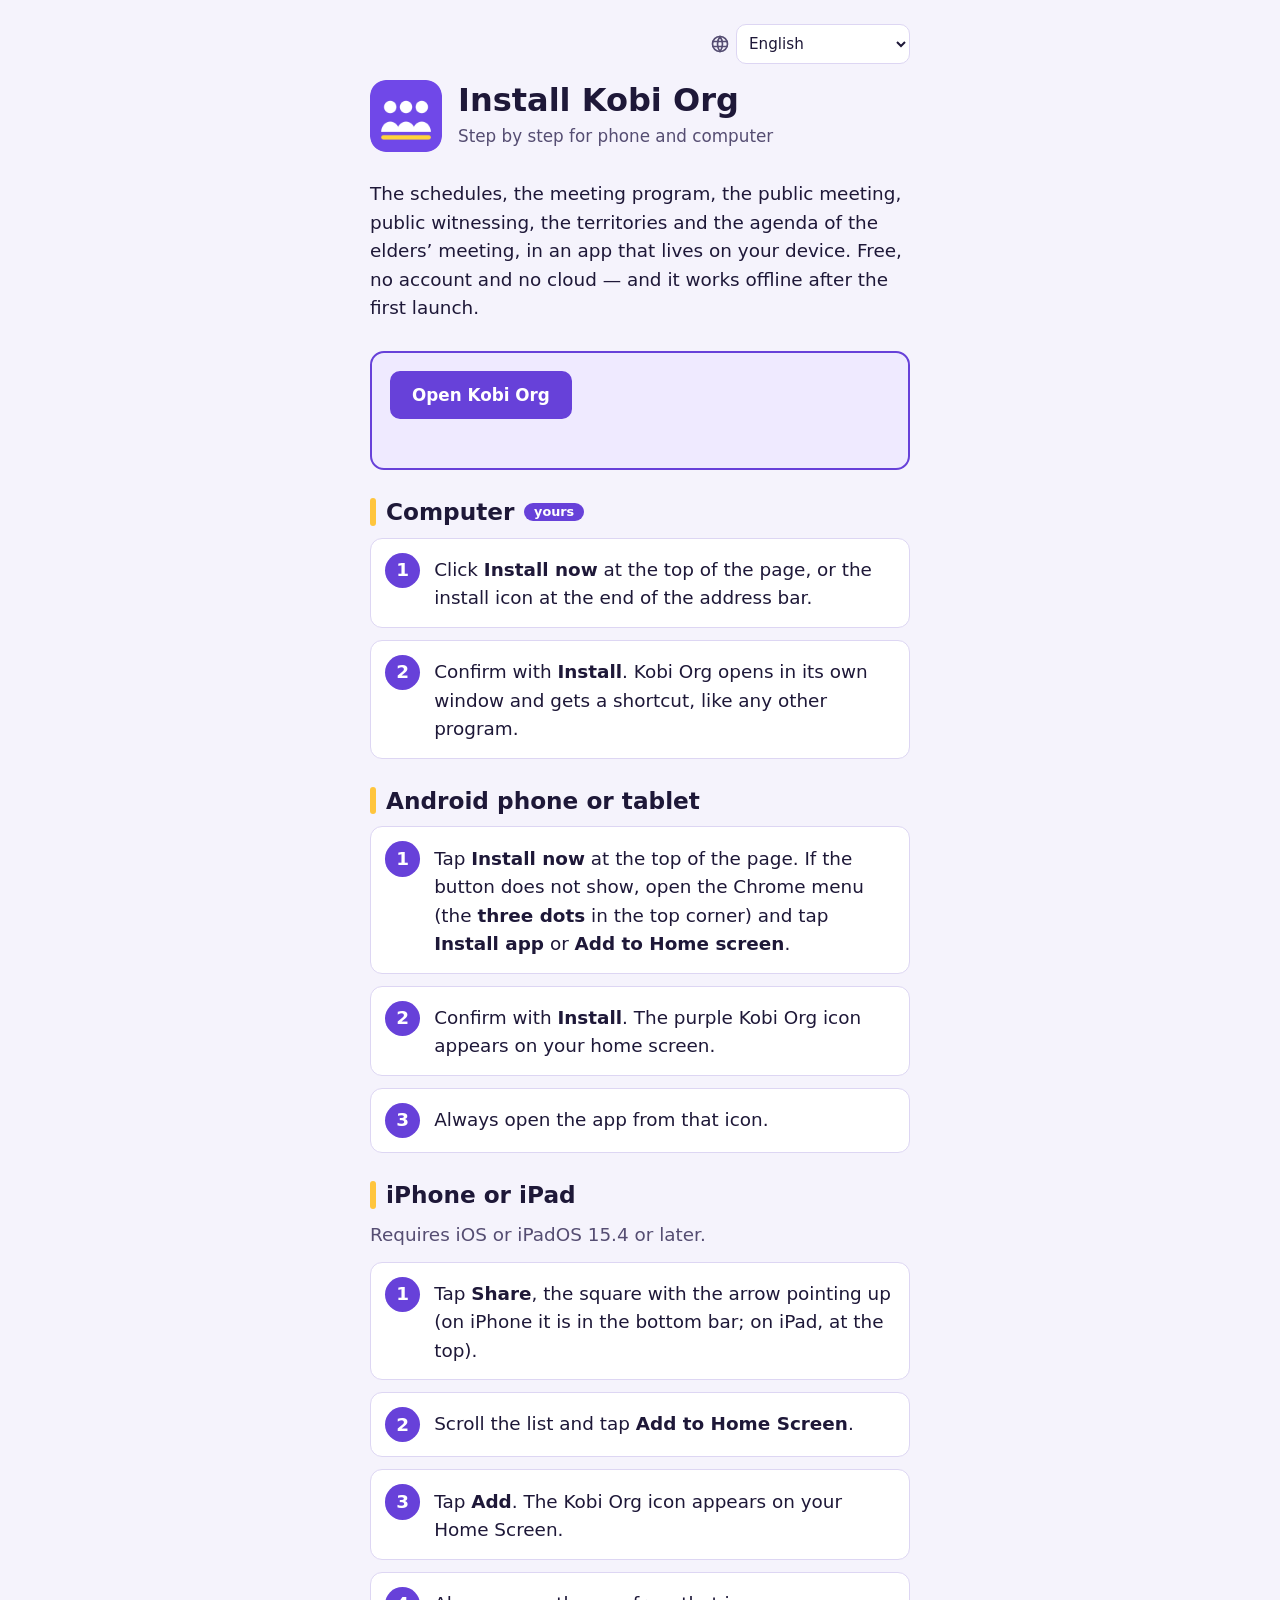
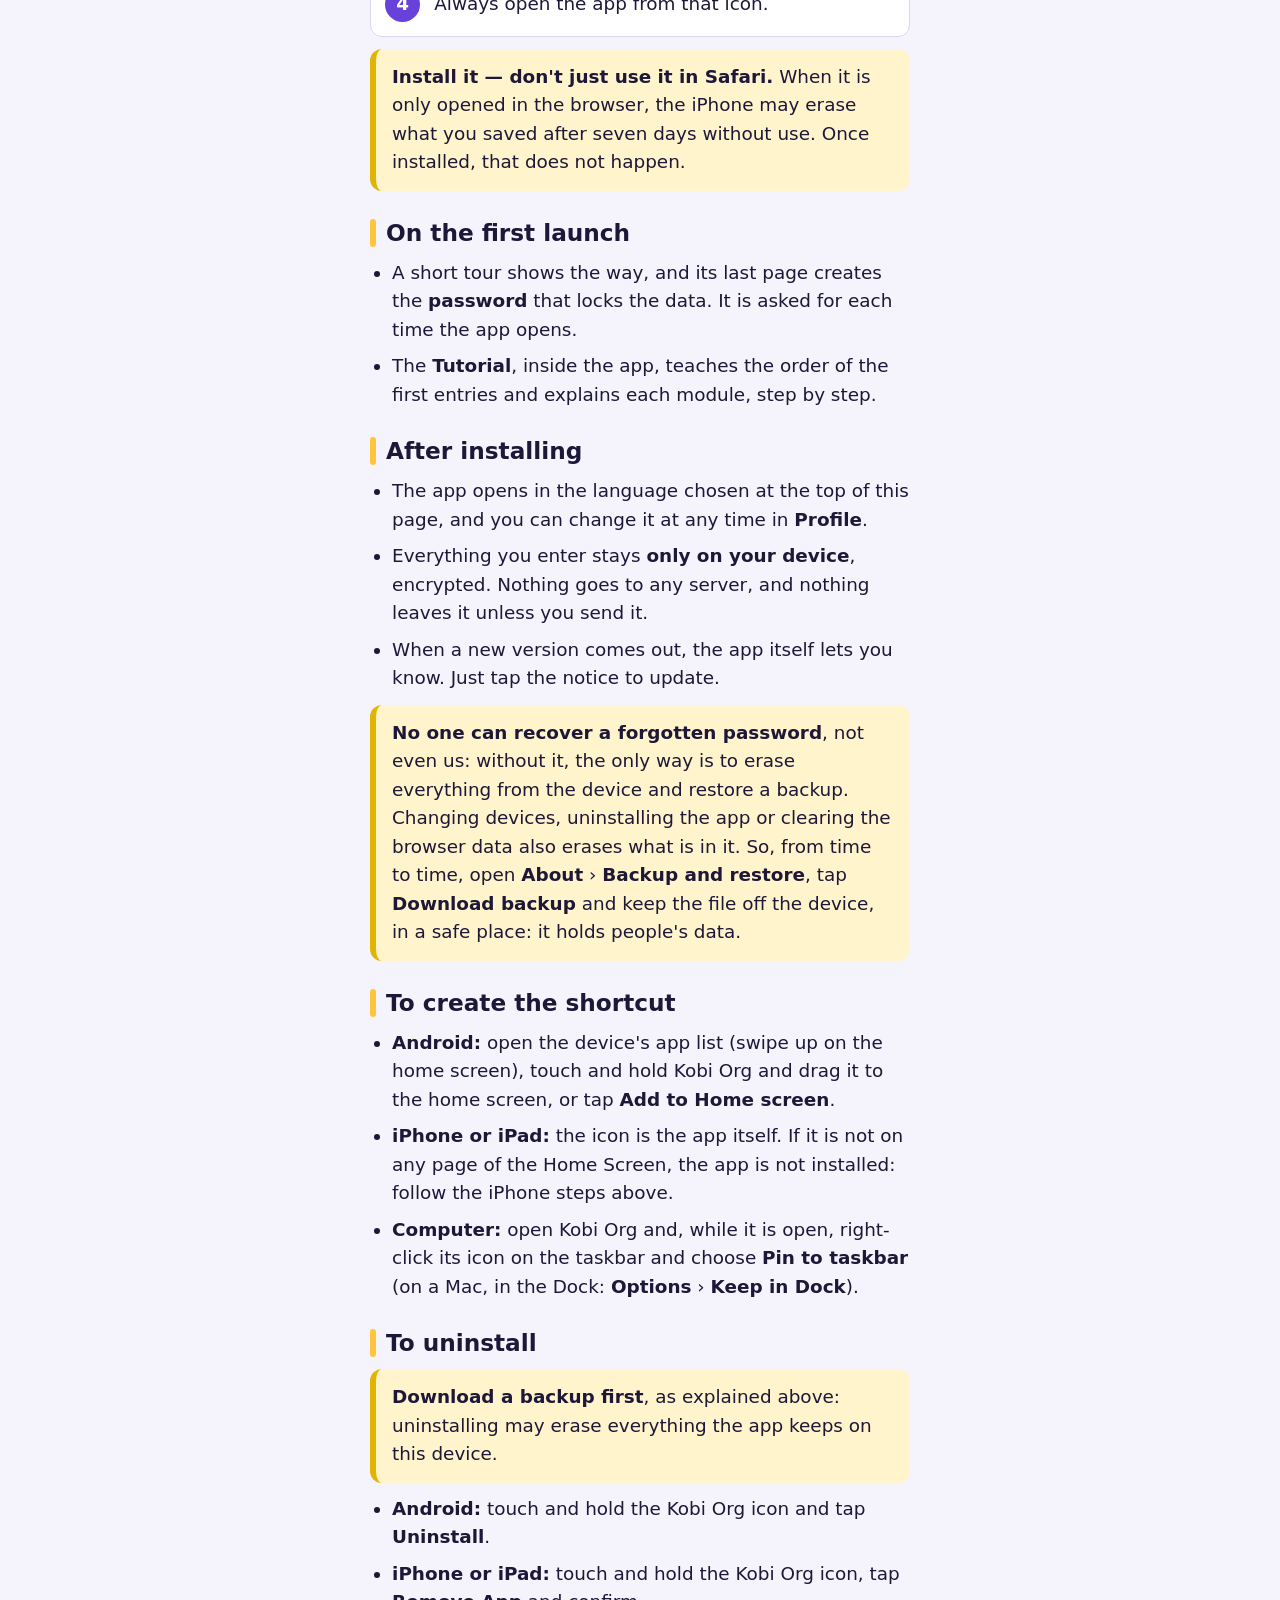
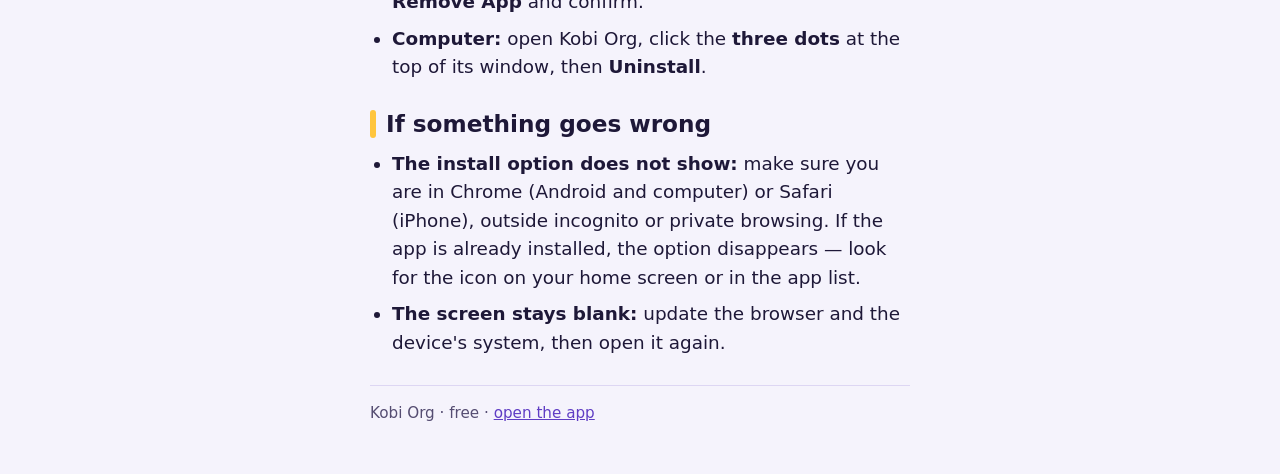
==== commit 52ec2632: "Publica o Kobi Org" ====
--- a/instalar.html
+++ b/instalar.html
@@ -22,10 +22,11 @@
     O `<link rel="manifest">` é o do app: com ele o Chrome oferece a instalação
     daqui mesmo (o `beforeinstallprompt`), e o botão "Instalar agora" aparece.
     Quem instala ganha o `start_url` do manifest, que é o app, e não esta
-    página. Com o app já instalado, aparece o "Desinstalar", que leva aos
-    passos de cada aparelho (página nenhuma desinstala um app). O registro
-    do service worker é o mesmo do app (mesmo arquivo, mesmo escopo): o app
-    instalado daqui já abre sem internet.
+    página. Com o app já instalado, aparecem o "Criar o atalho" e o
+    "Desinstalar", que levam aos passos de cada aparelho (página nenhuma cria
+    o atalho de um app nem o desinstala). O registro do service worker é o
+    mesmo do app (mesmo arquivo, mesmo escopo): o app instalado daqui já abre
+    sem internet.
   -->
 <html lang="pt-BR">
 
@@ -380,6 +381,7 @@
           Instalar agora
         </button>
         <a class="botao botao--cheio" id="abrir" href="./" data-t="abrir">Abrir o Kobi Org</a>
+        <button type="button" class="botao" id="atalho" data-t="atalho" hidden>Criar o atalho</button>
         <button type="button" class="botao" id="desinstalar" data-t="desinstalar" hidden>Desinstalar</button>
       </div>
       <p class="estado" id="estado" role="status"></p>
@@ -492,6 +494,26 @@
         <strong>Baixar backup</strong> e guarde o arquivo fora do aparelho, num lugar seguro: ele tem
         os dados das pessoas.
       </p>
+    </section>
+
+    <section id="criar-atalho" aria-labelledby="titulo-atalho">
+      <h2 id="titulo-atalho" tabindex="-1"><span data-t="atTitulo">Para criar o atalho</span></h2>
+      <ul class="lista">
+        <li data-t="atAnd">
+          <strong>Android:</strong> abra a lista de apps do aparelho (deslize a tela inicial para cima),
+          toque e segure o Kobi Org e arraste-o para a tela inicial, ou toque em
+          <strong>Adicionar à tela inicial</strong>.
+        </li>
+        <li data-t="atIos">
+          <strong>iPhone ou iPad:</strong> o ícone é o próprio app. Se ele não está em nenhuma página da
+          Tela de Início, o app não está instalado: siga os passos do iPhone, acima.
+        </li>
+        <li data-t="atPc">
+          <strong>Computador:</strong> abra o Kobi Org e, com ele aberto, clique com o botão direito no
+          ícone dele na barra de tarefas e em <strong>Fixar na barra de tarefas</strong> (no Mac, no
+          Dock: <strong>Opções</strong> › <strong>Manter no Dock</strong>).
+        </li>
+      </ul>
     </section>
 
     <section id="desinstalacao" aria-labelledby="titulo-desinstalacao">
@@ -577,6 +599,11 @@
           dep2: "Everything you enter stays <strong>only on your device</strong>, encrypted. Nothing goes to any server, and nothing leaves it unless you send it.",
           dep3: "When a new version comes out, the app itself lets you know. Just tap the notice to update.",
           backup: "<strong>No one can recover a forgotten password</strong>, not even us: without it, the only way is to erase everything from the device and restore a backup. Changing devices, uninstalling the app or clearing the browser data also erases what is in it. So, from time to time, open <strong>About</strong> › <strong>Backup and restore</strong>, tap <strong>Download backup</strong> and keep the file off the device, in a safe place: it holds people's data.",
+          atalho: "Create the shortcut",
+          atTitulo: "To create the shortcut",
+          atAnd: "<strong>Android:</strong> open the device's app list (swipe up on the home screen), touch and hold Kobi Org and drag it to the home screen, or tap <strong>Add to Home screen</strong>.",
+          atIos: "<strong>iPhone or iPad:</strong> the icon is the app itself. If it is not on any page of the Home Screen, the app is not installed: follow the iPhone steps above.",
+          atPc: "<strong>Computer:</strong> open Kobi Org and, while it is open, right-click its icon on the taskbar and choose <strong>Pin to taskbar</strong> (on a Mac, in the Dock: <strong>Options</strong> › <strong>Keep in Dock</strong>).",
           desinstalar: "Uninstall",
           desTitulo: "To uninstall",
           desAnd: "<strong>Android:</strong> touch and hold the Kobi Org icon and tap <strong>Uninstall</strong>.",
@@ -620,6 +647,11 @@
           dep2: "Todo lo que registras se queda <strong>solo en tu dispositivo</strong>, cifrado. Nada va a ningún servidor, y nada sale de él salvo cuando tú lo envías.",
           dep3: "Cuando salga una versión nueva, la propia aplicación te avisa. Basta con tocar el aviso para actualizar.",
           backup: "<strong>Nadie puede recuperar una contraseña olvidada</strong>, ni siquiera nosotros: sin ella, el único camino es borrar todo del dispositivo y restaurar una copia de seguridad. Además, cambiar de dispositivo, desinstalar la aplicación o borrar los datos del navegador elimina lo que hay en ella. Por eso, de vez en cuando, abre <strong>Acerca de</strong> › <strong>Copia de seguridad y restauración</strong>, toca <strong>Descargar copia</strong> y guarda el archivo fuera del dispositivo, en un lugar seguro: contiene los datos de las personas.",
+          atalho: "Crear el acceso directo",
+          atTitulo: "Para crear el acceso directo",
+          atAnd: "<strong>Android:</strong> abre la lista de aplicaciones del dispositivo (desliza hacia arriba en la pantalla de inicio), mantén pulsado Kobi Org y arrástralo a la pantalla de inicio, o toca <strong>Añadir a pantalla de inicio</strong>.",
+          atIos: "<strong>iPhone o iPad:</strong> el icono es la propia aplicación. Si no está en ninguna página de la pantalla de inicio, la aplicación no está instalada: sigue los pasos del iPhone, más arriba.",
+          atPc: "<strong>Ordenador:</strong> abre Kobi Org y, con la aplicación abierta, haz clic con el botón derecho en su icono de la barra de tareas y elige <strong>Anclar a la barra de tareas</strong> (en el Mac, en el Dock: <strong>Opciones</strong> › <strong>Mantener en el Dock</strong>).",
           desinstalar: "Desinstalar",
           desTitulo: "Para desinstalar",
           desAnd: "<strong>Android:</strong> mantén pulsado el icono de Kobi Org y toca <strong>Desinstalar</strong>.",
@@ -663,6 +695,11 @@
           dep2: "Wszystko, co wprowadzisz, zostaje <strong>tylko na twoim urządzeniu</strong>, zaszyfrowane. Nic nie trafia na żaden serwer i nic stąd nie wychodzi, chyba że sam to wyślesz.",
           dep3: "Gdy wyjdzie nowa wersja, aplikacja sama o tym powie. Wystarczy dotknąć powiadomienia, aby ją zaktualizować.",
           backup: "<strong>Nikt nie odzyska zapomnianego hasła</strong>, nawet my: bez niego jedyną drogą jest usunięcie wszystkiego z urządzenia i przywrócenie kopii zapasowej. Zmiana urządzenia, odinstalowanie aplikacji lub wyczyszczenie danych przeglądarki także usuwa to, co w niej jest. Dlatego co jakiś czas otwórz <strong>O aplikacji</strong> › <strong>Kopia zapasowa i przywracanie</strong>, dotknij <strong>Pobierz kopię</strong> i przechowuj plik poza urządzeniem, w bezpiecznym miejscu: zawiera dane innych osób.",
+          atalho: "Utwórz skrót",
+          atTitulo: "Jak utworzyć skrót",
+          atAnd: "<strong>Android:</strong> otwórz listę aplikacji (przesuń palcem w górę na ekranie głównym), dotknij i przytrzymaj Kobi Org i przeciągnij na ekran główny albo dotknij <strong>Dodaj do ekranu głównego</strong>.",
+          atIos: "<strong>iPhone lub iPad:</strong> ikona to sama aplikacja. Jeśli nie ma jej na żadnej stronie ekranu początkowego, aplikacja nie jest zainstalowana: wykonaj kroki dla iPhone'a podane wyżej.",
+          atPc: "<strong>Komputer:</strong> otwórz Kobi Org i, gdy jest otwarty, kliknij prawym przyciskiem jego ikonę na pasku zadań, a potem <strong>Przypnij do paska zadań</strong> (na Macu, w Docku: <strong>Opcje</strong> › <strong>Zachowaj w Docku</strong>).",
           desinstalar: "Odinstaluj",
           desTitulo: "Jak odinstalować",
           desAnd: "<strong>Android:</strong> dotknij i przytrzymaj ikonę Kobi Org, a potem dotknij <strong>Odinstaluj</strong>.",
@@ -706,6 +743,11 @@
           dep2: "Усе, що ти вносиш, залишається <strong>лише на твоєму пристрої</strong>, у зашифрованому вигляді. Ніщо не надходить на жоден сервер і ніщо звідси не виходить, поки ти сам не надішлеш.",
           dep3: "Коли вийде нова версія, застосунок сам повідомить. Досить торкнутися сповіщення, щоб оновити.",
           backup: "<strong>Ніхто не може відновити забутий пароль</strong>, навіть ми: без нього єдиний шлях — стерти все з пристрою й відновити резервну копію. Зміна пристрою, видалення застосунку чи очищення даних браузера теж стирає те, що в ньому є. Тож час від часу відкривай <strong>Про застосунок</strong> › <strong>Резервна копія і відновлення</strong>, торкнися <strong>Завантажити копію</strong> і зберігай файл поза пристроєм, у надійному місці: у ньому дані людей.",
+          atalho: "Створити ярлик",
+          atTitulo: "Як створити ярлик",
+          atAnd: "<strong>Android:</strong> відкрий список застосунків (проведи вгору на головному екрані), торкнися й утримуй Kobi Org і перетягни його на головний екран або торкнися <strong>Додати на головний екран</strong>.",
+          atIos: "<strong>iPhone або iPad:</strong> значок — це і є застосунок. Якщо його немає на жодній сторінці Початкового екрана, застосунок не встановлено: виконай кроки для iPhone вище.",
+          atPc: "<strong>Комп'ютер:</strong> відкрий Kobi Org і, поки він відкритий, клацни правою кнопкою його значок на панелі завдань і вибери <strong>Закріпити на панелі завдань</strong> (на Mac, у Dock: <strong>Параметри</strong> › <strong>Залишити в Dock</strong>).",
           desinstalar: "Видалити",
           desTitulo: "Як видалити",
           desAnd: "<strong>Android:</strong> торкнися й утримуй значок Kobi Org і торкнися <strong>Видалити</strong>.",
@@ -749,6 +791,11 @@
           dep2: "登録したものはすべて暗号化され、<strong>あなたの端末の中だけ</strong>に残ります。どのサーバーにも送られず、あなたが送らない限り外に出ることはありません。",
           dep3: "新しいバージョンが出ると、アプリが知らせます。お知らせをタップすれば更新されます。",
           backup: "<strong>忘れたパスワードは誰にも取り戻せません。</strong>私たちにもできません。パスワードがなければ、端末からすべてを消去してバックアップを復元するしかありません。また、端末の買い替え、アプリの削除、ブラウザのデータ消去でも中身は消えます。ですから、ときどき<strong>このアプリについて</strong> › <strong>バックアップと復元</strong>を開き、<strong>バックアップをダウンロード</strong>をタップして、ファイルを端末の外の安全な場所に保管してください。ファイルにはほかの人の情報が入っています。",
+          atalho: "ショートカットを作成",
+          atTitulo: "ショートカットを作成するには",
+          atAnd: "<strong>Android：</strong>端末のアプリ一覧を開き（ホーム画面を上にスワイプ）、Kobi Org を長押ししてホーム画面にドラッグするか、<strong>ホーム画面に追加</strong>をタップします。",
+          atIos: "<strong>iPhone・iPad：</strong>アイコンがアプリそのものです。ホーム画面のどのページにもなければ、アプリはインストールされていません。上の iPhone の手順に従ってください。",
+          atPc: "<strong>パソコン：</strong>Kobi Org を開き、開いたまま、タスクバーのアイコンを右クリックして<strong>タスクバーにピン留めする</strong>を選びます（Mac では Dock で<strong>オプション</strong> › <strong>Dockに残す</strong>）。",
           desinstalar: "アンインストール",
           desTitulo: "アンインストールするには",
           desAnd: "<strong>Android：</strong>Kobi Org のアイコンを長押しして、<strong>アンインストール</strong>をタップします。",
@@ -792,6 +839,11 @@
           dep2: "你录入的一切都经过加密，<strong>只保存在你的设备上</strong>，不会发送到任何服务器；除非你自己发送，否则什么都不会离开设备。",
           dep3: "有新版本时，应用会自己提醒你。点按提示即可更新。",
           backup: "<strong>忘记的密码谁也找不回来</strong>，连我们也不行：没有密码，唯一的办法就是删除设备上的一切，再恢复备份。更换设备、卸载应用或清除浏览器数据，也会删除其中的内容。所以请不时打开<strong>关于</strong> › <strong>备份和恢复</strong>，点按<strong>下载备份</strong>，把文件保存在设备之外的安全地方：里面有别人的资料。",
+          atalho: "创建快捷方式",
+          atTitulo: "如何创建快捷方式",
+          atAnd: "<strong>Android：</strong>打开设备的应用列表（在主屏幕上向上滑动），按住 Kobi Org，把它拖到主屏幕，或点按<strong>添加到主屏幕</strong>。",
+          atIos: "<strong>iPhone 或 iPad：</strong>图标就是应用本身。如果主屏幕的每一页上都没有它，说明应用没有安装：请按照上面 iPhone 的步骤操作。",
+          atPc: "<strong>电脑：</strong>打开 Kobi Org，在它打开时，右键点击任务栏上的图标，选择<strong>固定到任务栏</strong>（在 Mac 上，在程序坞中选择<strong>选项</strong> › <strong>在程序坞中保留</strong>）。",
           desinstalar: "卸载",
           desTitulo: "如何卸载",
           desAnd: "<strong>Android：</strong>按住 Kobi Org 的图标，点按<strong>卸载</strong>。",
@@ -835,6 +887,11 @@
           dep2: "등록한 모든 내용은 암호화되어 <strong>내 기기에만</strong> 남습니다. 어떤 서버로도 가지 않으며, 직접 보내지 않는 한 아무것도 나가지 않습니다.",
           dep3: "새 버전이 나오면 앱이 직접 알려 줍니다. 알림을 누르면 업데이트됩니다.",
           backup: "<strong>잊어버린 비밀번호는 누구도 되찾을 수 없습니다.</strong> 저희도 마찬가지입니다. 비밀번호가 없으면 기기에서 모든 것을 지우고 백업을 복원하는 방법밖에 없습니다. 또한 기기를 바꾸거나 앱을 삭제하거나 브라우저 데이터를 지워도 그 안의 내용이 사라집니다. 그러므로 가끔 <strong>정보</strong> › <strong>백업 및 복원</strong>을 열고 <strong>백업 내려받기</strong>를 누른 뒤, 파일을 기기 밖의 안전한 곳에 보관하십시오. 파일에는 다른 사람들의 정보가 들어 있습니다.",
+          atalho: "바로가기 만들기",
+          atTitulo: "바로가기를 만드는 방법",
+          atAnd: "<strong>Android:</strong> 기기의 앱 목록을 열고(홈 화면에서 위로 스와이프) Kobi Org를 길게 누른 다음 홈 화면으로 끌어 놓거나 <strong>홈 화면에 추가</strong>를 누릅니다.",
+          atIos: "<strong>iPhone 또는 iPad:</strong> 아이콘이 곧 앱입니다. 홈 화면의 어느 페이지에도 없다면 앱이 설치되지 않은 것입니다. 위의 iPhone 단계를 따르십시오.",
+          atPc: "<strong>컴퓨터:</strong> Kobi Org를 열고, 열려 있는 동안 작업 표시줄의 아이콘을 마우스 오른쪽 버튼으로 클릭한 다음 <strong>작업 표시줄에 고정</strong>을 선택합니다(Mac에서는 Dock에서 <strong>옵션</strong> › <strong>Dock에 유지</strong>).",
           desinstalar: "제거",
           desTitulo: "제거하는 방법",
           desAnd: "<strong>Android:</strong> Kobi Org 아이콘을 길게 누른 다음 <strong>제거</strong> 또는 <strong>설치 삭제</strong>를 누릅니다.",
@@ -878,6 +935,11 @@
           dep2: "كل ما تُدخله يبقى <strong>على جهازك وحده</strong>، مشفّرًا. لا يذهب شيء إلى أي خادم، ولا يخرج منه شيء ما لم ترسله أنت.",
           dep3: "عند صدور إصدار جديد ينبّهك التطبيق بنفسه. يكفي أن تلمس التنبيه للتحديث.",
           backup: "<strong>لا أحد يستطيع استرجاع كلمة سر منسية</strong>، ولا حتى نحن: بدونها لا سبيل إلا محو كل شيء من الجهاز واستعادة نسخة احتياطية. كما أن تغيير الجهاز أو حذف التطبيق أو مسح بيانات المتصفح يمحو ما فيه. لذلك افتح من حين لآخر <strong>حول التطبيق</strong> › <strong>النسخ الاحتياطي والاستعادة</strong>، والمس <strong>تنزيل النسخة الاحتياطية</strong>، واحفظ الملف خارج الجهاز في مكان آمن: ففيه بيانات الأشخاص.",
+          atalho: "إنشاء الاختصار",
+          atTitulo: "لإنشاء الاختصار",
+          atAnd: "<strong>Android:</strong> افتح قائمة التطبيقات في الجهاز (اسحب لأعلى على الشاشة الرئيسية)، والمس Kobi Org مطوّلًا واسحبه إلى الشاشة الرئيسية، أو المس <strong>إضافة إلى الشاشة الرئيسية</strong>.",
+          atIos: "<strong>iPhone أو iPad:</strong> الأيقونة هي التطبيق نفسه. إن لم تكن في أي صفحة من الشاشة الرئيسية، فالتطبيق غير مثبّت: اتبع خطوات iPhone أعلاه.",
+          atPc: "<strong>الحاسوب:</strong> افتح Kobi Org، وبينما هو مفتوح انقر بزر الفأرة الأيمن على أيقونته في شريط المهام واختر <strong>تثبيت على شريط المهام</strong> (في Mac، في Dock: <strong>خيارات</strong> › <strong>الإبقاء في Dock</strong>).",
           desinstalar: "إلغاء التثبيت",
           desTitulo: "لإلغاء التثبيت",
           desAnd: "<strong>Android:</strong> المس أيقونة Kobi Org مطوّلًا، ثم المس <strong>إلغاء التثبيت</strong>.",
@@ -921,6 +983,11 @@
           dep2: "Tout sa ou anrejistre rete <strong>sèlman sou aparèy ou</strong>, chifre. Anyen pa ale sou okenn sèvè, e anyen pa soti ladan l si se pa ou ki voye l.",
           dep3: "Lè yon nouvo vèsyon soti, aplikasyon an li menm avèti w. Ou jis touche avi a pou mete l ajou.",
           backup: "<strong>Pèsonn pa ka rekipere yon modpas ou bliye</strong>, menm nou menm: san li, sèl chemen an se efase tout bagay sou aparèy la epi restore yon kopi sekirite. Chanje aparèy, dezenstale aplikasyon an oswa efase done navigatè a efase sa ki ladan l tou. Se poutèt sa, de tanzantan, louvri <strong>Konsènan</strong> › <strong>Kopi sekirite ak restorasyon</strong>, touche <strong>Telechaje kopi sekirite a</strong> epi sere fichye a andeyò aparèy la, yon kote ki an sekirite: li gen done moun yo ladan l.",
+          atalho: "Kreye rakousi a",
+          atTitulo: "Pou kreye rakousi a",
+          atAnd: "<strong>Android:</strong> louvri lis aplikasyon aparèy la (glise dwèt ou monte sou ekran prensipal la), kenbe dwèt ou sou Kobi Org epi trennen l sou ekran prensipal la, oswa touche <strong>Ajouter à l'écran d'accueil</strong>.",
+          atIos: "<strong>iPhone oswa iPad:</strong> ikòn nan se aplikasyon an li menm. Si li pa sou okenn paj nan ekran prensipal la, aplikasyon an pa enstale: swiv etap iPhone yo pi wo a.",
+          atPc: "<strong>Òdinatè:</strong> louvri Kobi Org epi, pandan li louvri, klike ak bouton dwat sourit la sou ikòn li nan ba travay la epi chwazi <strong>Épingler à la barre des tâches</strong> (sou Mac, nan Dock la: <strong>Options</strong> › <strong>Garder dans le Dock</strong>).",
           desinstalar: "Dezenstale",
           desTitulo: "Pou dezenstale",
           desAnd: "<strong>Android:</strong> kenbe dwèt ou sou ikòn Kobi Org la epi touche <strong>Désinstaller</strong>.",
@@ -1028,12 +1095,14 @@
         window.matchMedia('(display-mode: standalone)').matches || navigator.standalone === true;
 
       /*
-       * Nenhuma página desinstala um app: o "Desinstalar" leva aos passos do
-       * aparelho. Ele só aparece com o app instalado — esta página aberta na
-       * janela do app ou, na aba do Chrome, pelo `getInstalledRelatedApps` (o
-       * `related_applications` do manifest aponta para ele mesmo). O Safari não
-       * conta: os passos ficam na página para quem os procurar.
+       * Nenhuma página cria o atalho de um app nem o desinstala: o "Criar o
+       * atalho" e o "Desinstalar" levam aos passos do aparelho. Eles só
+       * aparecem com o app instalado — esta página aberta na janela do app
+       * ou, na aba do Chrome, pelo `getInstalledRelatedApps` (o
+       * `related_applications` do manifest aponta para ele mesmo). O Safari
+       * não conta: os passos ficam na página para quem os procurar.
        */
+      const atalho = document.getElementById('atalho');
       const desinstalar = document.getElementById('desinstalar');
       const jaInstalado = async () => {
         if (instalado()) return true;
@@ -1046,15 +1115,19 @@
       };
       jaInstalado().then((sim) => {
         if (!sim) return;
+        atalho.hidden = false;
         desinstalar.hidden = false;
         avisar('jaInstalado');
       });
 
-      desinstalar.addEventListener('click', () => {
+      // O botão rola até a seção dele, e o foco vai ao título (o leitor de tela o anuncia).
+      const levarA = (secao, titulo) => {
         const suave = window.matchMedia('(prefers-reduced-motion: no-preference)').matches;
-        document.getElementById('desinstalacao').scrollIntoView({ behavior: suave ? 'smooth' : 'auto' });
-        document.getElementById('titulo-desinstalacao').focus({ preventScroll: true });
-      });
+        document.getElementById(secao).scrollIntoView({ behavior: suave ? 'smooth' : 'auto' });
+        document.getElementById(titulo).focus({ preventScroll: true });
+      };
+      atalho.addEventListener('click', () => levarA('criar-atalho', 'titulo-atalho'));
+      desinstalar.addEventListener('click', () => levarA('desinstalacao', 'titulo-desinstalacao'));
 
       // Com a instalação na mão, ela é o botão cheio, e o "Abrir" passa a vazado.
       window.addEventListener('beforeinstallprompt', (evento) => {
@@ -1076,6 +1149,7 @@
       window.addEventListener('appinstalled', () => {
         botao.hidden = true;
         abrir.classList.add('botao--cheio');
+        atalho.hidden = false;
         desinstalar.hidden = false;
         avisar('instalou');
       });
